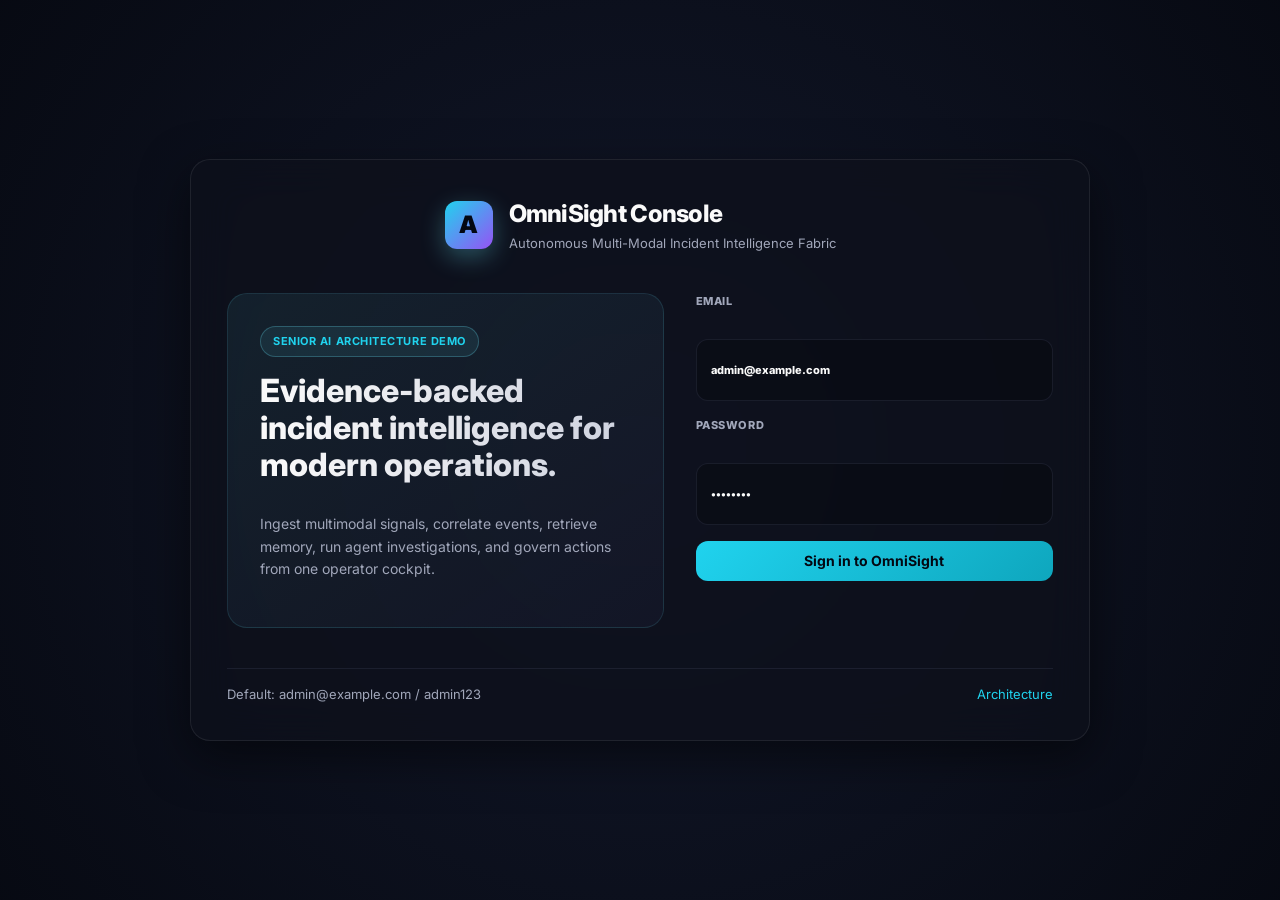
==== static/console.html @ 785908df "feat: add OmniSight console shell with login, navigation, and incident management views" ====
<!doctype html>
<html lang="en">
<head>
  <meta charset="utf-8" />
  <meta name="viewport" content="width=device-width, initial-scale=1" />
  <meta name="theme-color" content="#070b16" />
  <title>OmniSight Console — Autonomous Multi-Modal Incident Intelligence Fabric</title>
  <link rel="preconnect" href="https://fonts.googleapis.com">
  <link rel="preconnect" href="https://fonts.gstatic.com" crossorigin>
  <link href="https://fonts.googleapis.com/css2?family=Inter:wght@400;500;600;700;800;900&family=Outfit:wght@400;500;700;900&family=JetBrains+Mono:wght@400;700&display=swap" rel="stylesheet">
  <link rel="stylesheet" href="assets/app.css" />
</head>
<body>
  <div id="toastHost" class="toast-host"></div>
  <div id="modalHost"></div>
  <div id="spotlight" class="spotlight hidden">
    <div class="spotlight-card glass">
      <div class="spotlight-input"><span>⌕</span><input id="spotlightInput" placeholder="Command palette: search views, actions, incidents..." /></div>
      <div id="spotlightResults" class="spotlight-results"></div>
      <div class="spotlight-help">Press Enter to run · Esc to close · Ctrl/⌘ K to open</div>
    </div>
  </div>

  <!-- Settings Configuration Modal -->
  <div id="settingsModal" class="modal-backdrop hidden">
    <div class="modal">
      <div class="modal-head">
        <h3>System & UX Configuration</h3>
        <button class="icon-btn" id="closeSettingsBtn">×</button>
      </div>
      <div class="modal-body">
        <form class="form-grid single" onsubmit="event.preventDefault();">
          <label>Database & API Mode
            <select id="settingApiMode">
              <option value="auto">Auto (Detect Localhost or Fallback to Static Sandbox)</option>
              <option value="mock">Force Static Sandbox Mode (100% Client-Side Mock)</option>
              <option value="live">Force Live Backend Mode (FastAPI Endpoint Connection)</option>
            </select>
          </label>
          <label>UX Layout Density
            <select id="settingDensity">
              <option value="comfortable">Comfortable (Clean spacings)</option>
              <option value="compact">Compact (Dense data view)</option>
            </select>
          </label>
          <label>Micro-Animations & Visual Layer
            <select id="settingAnimations">
              <option value="on">Enabled (Fluid background particle flows)</option>
              <option value="off">Disabled (Raw performance mode)</option>
            </select>
          </label>
          <div class="divider"></div>
          <button class="btn primary wide" id="saveSettingsBtn">Apply Configurations</button>
        </form>
      </div>
    </div>
  </div>

  <div id="authScreen" class="auth-screen">
    <div class="auth-card glass">
      <div class="brand-lockup center">
        <div class="brand-mark">A</div>
        <div>
          <h1>OmniSight Console</h1>
          <p>Autonomous Multi-Modal Incident Intelligence Fabric</p>
        </div>
      </div>
      <div class="auth-hero">
        <div class="hero-chip">Senior AI Architecture Demo</div>
        <h2>Evidence-backed incident intelligence for modern operations.</h2>
        <p>Ingest multimodal signals, correlate events, retrieve memory, run agent investigations, and govern actions from one operator cockpit.</p>
      </div>
      <form id="loginForm" class="form-grid single">
        <label>Email<input id="loginEmail" autocomplete="username" value="admin@example.com" /></label>
        <label>Password<input id="loginPassword" type="password" autocomplete="current-password" value="admin123" /></label>
        <button class="btn primary wide" type="submit">Sign in to OmniSight</button>
      </form>
      <div class="auth-foot">
        <span>Default: admin@example.com / admin123</span>
        <a href="architecture.html" target="_blank">Architecture</a>
      </div>
    </div>
  </div>

  <div id="appShell" class="app-shell hidden">
    <aside class="sidebar">
      <div class="brand-lockup">
        <div class="brand-mark">A</div>
        <div>
          <h1>OmniSight</h1>
          <p>Incident Intelligence</p>
        </div>
      </div>

      <nav class="nav" id="nav">
        <button class="nav-item active" data-view="overview"><span>⌁</span> Overview</button>
        <button class="nav-item" data-view="incidents"><span>◆</span> Incidents</button>
        <button class="nav-item" data-view="events"><span>◎</span> Events</button>
        <button class="nav-item" data-view="documents"><span>▤</span> Documents & RAG</button>
        <button class="nav-item" data-view="agents"><span>✦</span> Agent Runtime</button>
        <button class="nav-item" data-view="graph"><span>⟐</span> Knowledge Graph</button>
        <button class="nav-item" data-view="observability"><span>◌</span> Observability</button>
        <button class="nav-item" data-view="security"><span>◈</span> Security & Audit</button>
      </nav>

      <div class="side-card">
        <div class="side-card-label">Core Loop</div>
        <div class="loop-list">
          <span>Detect</span><span>Normalize</span><span>Correlate</span><span>Retrieve</span><span>Reason</span><span>Guard</span><span>Alert</span>
        </div>
      </div>

      <div class="sidebar-footer">
        <div id="sidebarUser" class="user-pill"></div>
        <button id="logoutBtn" class="btn ghost wide"><span>⎋</span> Logout</button>
      </div>
    </aside>

    <main class="main">
      <!-- Sandbox/Demo Warning Banner -->
      <div id="sandboxBanner" class="toast success hidden" style="position:static; width:100%; border-left:0; border-bottom:4px solid var(--green); margin-bottom:20px; border-radius:14px; max-width:none; animation:none; display:flex; justify-content:space-between; align-items:center; padding:12px 20px;">
        <div style="display:flex; align-items:center; gap:10px;">
          <span>👁️</span>
          <div>
            <b style="color:var(--green); font-size:13px; display:inline;">Static Preview Sandbox</b>
            <span style="font-size:12px; color:var(--soft); margin-left:8px;">Running purely client-side without local FastAPI backend APIs.</span>
          </div>
        </div>
        <button class="btn small secondary" id="bannerSettingsBtn" style="height:26px; padding:0 8px; font-size:11px;">Configure</button>
      </div>

      <header class="topbar glass">
        <div>
          <div class="eyebrow">OmniSight v1.0 / Production-style MVP</div>
          <h2 id="pageTitle">Overview</h2>
        </div>
        <div class="top-actions">
          <div class="global-search">
            <span>⌕</span><input id="globalSearch" placeholder="Search incidents, events, documents..." />
          </div>
          <button id="commandBtn" class="btn ghost" title="Ctrl/⌘ + K">⌘K</button>
          <button id="liveBtn" class="btn secondary" title="Toggle live refresh">Live Off</button>
          <button id="themeBtn" class="btn ghost" title="Toggle theme">Theme</button>
          <button id="settingsBtn" class="btn ghost" title="Settings Manager">⚙ Configuration</button>
          <button id="seedDemoBtn" class="btn accent">Seed Demo</button>
          <button id="refreshBtn" class="btn secondary">Refresh</button>
          <button id="exportBtn" class="btn ghost">Export</button>
          <a class="btn ghost" href="/api-docs" target="_blank">API Docs</a>
        </div>
      </header>

      <!-- Overview View -->
      <section class="view active" id="view-overview">
        <div class="kpi-grid" id="kpiGrid"></div>
        <div class="content-grid two-one">
          <section class="panel">
            <div class="panel-head"><div><h3>Active Incident Command Center</h3><p>Prioritized operational incidents with evidence-backed AI summaries.</p></div><button class="btn small secondary" data-jump="incidents">Open Incidents</button></div>
            <div id="overviewIncidents" class="stack"></div>
          </section>
          <section class="panel">
            <div class="panel-head"><div><h3>Live Alerts</h3><p>High priority notifications and operator acknowledgements.</p></div></div>
            <div id="overviewAlerts" class="stack"></div>
          </section>
        </div>
        <div class="content-grid two">
          <section class="panel">
            <div class="panel-head"><div><h3>Architecture Health</h3><p>Service domains mapped to your OmniSight architecture.</p></div></div>
            <div class="health-map" id="healthMap"></div>
          </section>
          <section class="panel">
            <div class="panel-head"><div><h3>Recent Event Timeline</h3><p>Latest normalized multimodal events.</p></div></div>
            <div id="overviewTimeline" class="timeline"></div>
          </section>
        </div>
      </section>

      <!-- Incident Queue View -->
      <section class="view" id="view-incidents">
        <div class="toolbar panel compact">
          <div class="filter-group">
            <label>Status<select id="incidentStatusFilter"><option value="">All</option><option value="open">Open</option><option value="acknowledged">Acknowledged</option><option value="resolved">Resolved</option><option value="closed">Closed</option></select></label>
            <label>Severity<select id="incidentSeverityFilter"><option value="">All</option><option value="high">High</option><option value="medium">Medium</option><option value="low">Low</option></select></label>
          </div>
          <div class="toolbar-actions"><button class="btn secondary" id="clearIncidentFilters">Clear</button></div>
        </div>
        <div class="content-grid master-detail">
          <section class="panel">
            <div class="panel-head">
              <div>
                <h3>Incident Queue</h3>
                <p>Risk-ranked, deduplicated incident stream.</p>
              </div>
            </div>
            <div id="incidentList" class="stack"></div>
          </section>
          <section class="panel sticky-detail">
            <div id="incidentDetail" class="empty-state">Select an incident to inspect evidence, agent runs, and actions.</div>
          </section>
        </div>
      </section>

      <!-- Events View -->
      <section class="view" id="view-events">
        <div class="content-grid two-one">
          <section class="panel">
            <div class="panel-head"><div><h3>Emit Multimodal Events</h3><p>Generate demo signals through professional API boundaries.</p></div></div>
            <div class="emit-grid">
              <button class="emit-card" id="emitVision"><b>Vision</b><span>Forklift in restricted zone</span></button>
              <button class="emit-card" id="emitTemp"><b>Sensor</b><span>Machine A overheating</span></button>
              <button class="emit-card" id="emitAudio"><b>Audio</b><span>Machine noise increasing</span></button>
            </div>
            <div class="divider"></div>
            <h4>Custom Event</h4>
            <form id="customEventForm" class="form-grid two">
              <label>Source ID<input name="source_id" value="webhook_demo" /></label>
              <label>Source Type<input name="source_type" value="webhook" /></label>
              <label>Event Type<input name="event_type" value="manual_observation" /></label>
              <label>Severity<select name="severity"><option>low</option><option>medium</option><option>high</option></select></label>
              <label class="span-2">Payload JSON<textarea name="payload">{"note":"operator observed unusual activity"}</textarea></label>
              <button class="btn primary span-2" type="submit">Publish Canonical OmniSight Event</button>
            </form>
          </section>
          <section class="panel">
            <div class="panel-head"><div><h3>Event Bus Topics</h3><p>Redpanda-ready streaming contracts.</p></div></div>
            <div id="topicList" class="topic-list"></div>
          </section>
        </div>
        <section class="panel">
          <div class="panel-head"><div><h3>Event Explorer</h3><p>Filter and inspect normalized operational events.</p></div><div class="filter-inline"><input id="eventFilter" placeholder="Filter by type/source/payload" /></div></div>
          <div class="table-wrap"><table><thead><tr><th>Type</th><th>Severity</th><th>Source</th><th>Location</th><th>Timestamp</th><th>Payload</th></tr></thead><tbody id="eventTable"></tbody></table></div>
        </section>
      </section>

      <!-- Documents View -->
      <section class="view" id="view-documents">
        <div class="content-grid two">
          <section class="panel">
            <div class="panel-head"><div><h3>Document Intelligence</h3><p>Upload manuals/SOPs into semantic memory.</p></div></div>
            <form id="docUploadForm" class="form-grid two">
              <label>File Name<input id="docName" value="machine_a_manual.txt" /></label>
              <label>Asset ID<input id="docAsset" value="machine_a" /></label>
              <label class="span-2">Document Text<textarea id="docText">Machine A Safety Manual. If operating temperature exceeds 85°C, inspect coolant flow, ventilation, and machine load. Forklift activity in restricted zones near Machine A requires supervisor review and a maintenance ticket.</textarea></label>
              <button class="btn primary span-2" type="submit">Upload & Index Document</button>
            </form>
          </section>
          <section class="panel">
            <div class="panel-head"><div><h3>RAG Search</h3><p>Query semantic memory and cite retrieved chunks.</p></div></div>
            <form id="ragForm" class="form-grid single">
              <label>Question / Query<input id="ragQuery" value="overheating machine A forklift restricted zone" /></label>
              <button class="btn accent" type="submit">Search Semantic Memory</button>
            </form>
            <div id="ragResults" class="stack results"></div>
          </section>
        </div>
        <section class="panel"><div class="panel-head"><div><h3>Indexed Documents</h3><p>Operational manuals and evidence corpus.</p></div></div><div id="documentList" class="card-grid"></div></section>
      </section>

      <!-- Agents & Simulation View -->
      <section class="view" id="view-agents">
        <div class="content-grid two-one">
          <section class="panel">
            <div class="panel-head">
              <div>
                <h3>Agent Investigation Runtime</h3>
                <p>Auditable decision loop sequence with live pipeline tracing.</p>
              </div>
            </div>
            
            <!-- Agent Pipeline Map Visualizer -->
            <div class="agent-pipeline" id="agentPipeline">
              <div class="agent-node" data-node="observer">
                <b>Observer</b>
                <span>Perceive Signals</span>
              </div>
              <div class="agent-node" data-node="retriever">
                <b>Retriever</b>
                <span>Load SOP & DB</span>
              </div>
              <div class="agent-node" data-node="investigator">
                <b>Investigator</b>
                <span>Formulate Hypotheses</span>
              </div>
              <div class="agent-node" data-node="planner">
                <b>Planner</b>
                <span>Risk & Actions</span>
              </div>
              <div class="agent-node" data-node="guard">
                <b>Guard</b>
                <span>Safety & Policy</span>
              </div>
              <div class="agent-node" data-node="executor">
                <b>Executor</b>
                <span>Trigger Mitigation</span>
              </div>
            </div>
            
            <h4>Pipeline Logs & Traces</h4>
            <div class="agent-terminal" id="agentTerminal">
              <div class="log-ln info">[SYSTEM] OmniSight Agent Orchestrator initialized.</div>
              <div class="log-ln info">[SYSTEM] Ready for event investigation logs...</div>
            </div>
          </section>
          
          <section class="panel">
            <div class="panel-head">
              <div>
                <h3>Run Agent</h3>
                <p>Select any active incident and trigger investigation.</p>
              </div>
            </div>
            <div id="agentIncidentPicker" class="stack"></div>
          </section>
        </div>
        
        <section class="panel">
          <div class="panel-head">
            <div>
              <h3>Agent Run Logs</h3>
              <p>Full structured trace outputs of previous agent executions.</p>
            </div>
          </div>
          <div id="agentTraceViewer" class="empty-state">Select “View Agent Runs” from an incident detail page to display trace steps.</div>
        </section>
      </section>

      <!-- Graph View -->
      <section class="view" id="view-graph">
        <section class="panel">
          <div class="panel-head">
            <div>
              <h3>Knowledge Graph</h3>
              <p>Interactive graph showing relationships between incidents, events, documents, and locations. Hover over nodes to highlight connections.</p>
            </div>
            <button id="reloadGraphBtn" class="btn secondary">Reload Graph</button>
          </div>
          <div id="graphCanvas" class="graph-canvas"></div>
        </section>
        <div class="content-grid two">
          <section class="panel"><h3>Graph Nodes</h3><div id="graphNodes" class="stack small-stack"></div></section>
          <section class="panel"><h3>Graph Edges</h3><div id="graphEdges" class="stack small-stack"></div></section>
        </div>
      </section>

      <!-- Observability View -->
      <section class="view" id="view-observability">
        <div class="kpi-grid" id="observabilityKpis"></div>
        <div class="content-grid two">
          <section class="panel"><div class="panel-head"><div><h3>Platform Metrics</h3><p>Prometheus-compatible runtime indicators.</p></div><a class="btn secondary small" href="/metrics" target="_blank">Raw Metrics</a></div><div id="metricBars" class="metric-bars"></div></section>
          <section class="panel"><div class="panel-head"><div><h3>Deployment Links</h3><p>Local observability stack.</p></div></div><div class="link-grid"><a href="http://localhost:9090" target="_blank">Prometheus</a><a href="http://localhost:3000" target="_blank">Grafana</a><a href="/health" target="_blank">Health</a><a href="architecture.html" target="_blank">Architecture</a></div></section>
        </div>
      </section>

      <!-- Security & Audit View -->
      <section class="view" id="view-security">
        <div class="content-grid two">
          <section class="panel"><div class="panel-head"><div><h3>RBAC Matrix</h3><p>Enterprise-style role controls.</p></div></div><div id="rbacMatrix"></div></section>
          <section class="panel"><div class="panel-head"><div><h3>Users</h3><p>Admin-only identity view.</p></div></div><div id="userList" class="stack"></div></section>
        </div>
        <section class="panel"><div class="panel-head"><div><h3>Audit Logs</h3><p>All critical actions, agent decisions, and operator changes.</p></div></div><div id="auditLogList" class="timeline"></div></section>
      </section>
    </main>
  </div>

  <script src="assets/app.js"></script>
</body>
</html>
---- static/assets/app.css ----
/* OmniSight Command Center Stylesheet
   Premium, enterprise-grade dark/light mode system dashboard. */

:root {
  --bg-hue: 226;
  --bg-sat: 45%;
  --bg: hsl(var(--bg-hue), var(--bg-sat), 5%);
  --bg-card: hsl(var(--bg-hue), 35%, 8%);
  --panel: hsl(var(--bg-hue), 30%, 10%);
  --panel-light: hsl(var(--bg-hue), 25%, 13%);
  --glass: hsla(var(--bg-hue), 30%, 8%, 0.75);
  --line: hsla(var(--bg-hue), 20%, 25%, 0.4);
  --line-glowing: hsla(188, 86%, 53%, 0.35);
  --text: hsl(0, 0%, 98%);
  --muted: hsl(var(--bg-hue), 15%, 68%);
  --soft: hsl(var(--bg-hue), 20%, 84%);
  
  /* Semantic Colors */
  --cyan: hsl(188, 86%, 53%);
  --cyan-glow: hsla(188, 86%, 53%, 0.15);
  --blue: hsl(207, 95%, 55%);
  --blue-glow: hsla(207, 95%, 55%, 0.15);
  --violet: hsl(265, 88%, 64%);
  --violet-glow: hsla(265, 88%, 64%, 0.15);
  --green: hsl(142, 70%, 48%);
  --green-glow: hsla(142, 70%, 48%, 0.15);
  --yellow: hsl(45, 93%, 50%);
  --yellow-glow: hsla(45, 93%, 50%, 0.15);
  --red: hsl(350, 89%, 60%);
  --red-glow: hsla(350, 89%, 60%, 0.15);
  --orange: hsl(24, 95%, 55%);
  
  --shadow: 0 16px 48px rgba(0, 0, 0, 0.5);
  --radius: 20px;
  --radius-sm: 12px;
}

* {
  box-sizing: border-box;
  transition: background-color 0.2s, border-color 0.2s, color 0.1s;
}

html {
  scroll-behavior: smooth;
}

body {
  margin: 0;
  min-height: 100vh;
  background: 
    radial-gradient(circle at 10% 0%, hsla(207, 95%, 55%, 0.08) 0, transparent 40%),
    radial-gradient(circle at 90% 10%, hsla(265, 88%, 64%, 0.06) 0, transparent 35%),
    var(--bg);
  color: var(--text);
  font-family: 'Inter', 'Outfit', system-ui, -apple-system, sans-serif;
  line-height: 1.5;
  overflow-x: hidden;
}

/* Scrollbar styling */
::-webkit-scrollbar {
  width: 8px;
  height: 8px;
}
::-webkit-scrollbar-track {
  background: var(--bg);
}
::-webkit-scrollbar-thumb {
  background: var(--line);
  border-radius: 4px;
}
::-webkit-scrollbar-thumb:hover {
  background: var(--muted);
}

button, input, textarea, select {
  font: inherit;
}

a {
  color: inherit;
  text-decoration: none;
}

.hidden {
  display: none !important;
}

.glass {
  background: var(--glass);
  backdrop-filter: blur(20px);
  -webkit-backdrop-filter: blur(20px);
  border: 1px solid rgba(255, 255, 255, 0.08);
  box-shadow: var(--shadow);
}

/* Authentication Screen */
.auth-screen {
  position: fixed;
  inset: 0;
  display: grid;
  place-items: center;
  padding: 24px;
  background: radial-gradient(circle at center, hsl(var(--bg-hue), 40%, 12%) 0%, var(--bg) 100%);
  z-index: 1000;
}

.auth-card {
  width: min(900px, 100%);
  display: grid;
  grid-template-columns: 1.1fr 0.9fr;
  gap: 32px;
  border-radius: var(--radius);
  padding: 36px;
  animation: modalIn 0.35s cubic-bezier(0.2, 0.8, 0.2, 1);
}

.brand-lockup {
  display: flex;
  align-items: center;
  gap: 16px;
}

.brand-lockup.center {
  grid-column: 1/-1;
  justify-content: center;
  margin-bottom: 8px;
}

.brand-mark {
  width: 48px;
  height: 48px;
  border-radius: var(--radius-sm);
  display: grid;
  place-items: center;
  background: linear-gradient(135deg, var(--cyan), var(--violet));
  color: #030712;
  font-weight: 900;
  font-size: 24px;
  box-shadow: 0 8px 24px rgba(103, 232, 249, 0.3);
}

.brand-lockup h1 {
  margin: 0;
  font-size: 24px;
  font-weight: 800;
  letter-spacing: -0.03em;
}

.brand-lockup p {
  margin: 2px 0 0;
  color: var(--muted);
  font-size: 13px;
}

.auth-hero {
  padding: 32px;
  border-radius: var(--radius);
  background: linear-gradient(145deg, rgba(103, 232, 249, 0.08), rgba(167, 139, 250, 0.04));
  border: 1px solid rgba(103, 232, 249, 0.12);
  display: flex;
  flex-direction: column;
  justify-content: center;
}

.auth-hero h2 {
  font-size: 32px;
  font-weight: 800;
  line-height: 1.15;
  margin: 16px 0;
  background: linear-gradient(to right, var(--text), var(--soft));
  -webkit-background-clip: text;
  background-clip: text;
  -webkit-text-fill-color: transparent;
}

.auth-hero p {
  color: var(--muted);
  font-size: 14px;
  line-height: 1.6;
}

.hero-chip {
  align-self: start;
  border: 1px solid rgba(103, 232, 249, 0.25);
  background: rgba(103, 232, 249, 0.08);
  border-radius: 99px;
  padding: 6px 12px;
  color: var(--cyan);
  font-weight: 700;
  font-size: 11px;
  text-transform: uppercase;
  letter-spacing: 0.05em;
}

.auth-foot {
  grid-column: 1/-1;
  display: flex;
  justify-content: space-between;
  color: var(--muted);
  font-size: 13px;
  border-top: 1px solid var(--line);
  padding-top: 16px;
  margin-top: 8px;
}

.auth-foot a {
  color: var(--cyan);
}
.auth-foot a:hover {
  text-decoration: underline;
}

/* App Shell Structure */
.app-shell {
  display: grid;
  grid-template-columns: 280px 1fr;
  min-height: 100vh;
}

.sidebar {
  position: sticky;
  top: 0;
  height: 100vh;
  padding: 24px;
  display: flex;
  flex-direction: column;
  gap: 24px;
  background: linear-gradient(180deg, hsl(var(--bg-hue), 40%, 4%), hsl(var(--bg-hue), 35%, 6%));
  border-right: 1px solid var(--line);
  z-index: 10;
}

.nav {
  display: grid;
  gap: 6px;
}

.nav-item {
  border: 0;
  background: transparent;
  color: var(--muted);
  padding: 12px 16px;
  border-radius: var(--radius-sm);
  text-align: left;
  display: flex;
  gap: 12px;
  align-items: center;
  cursor: pointer;
  font-weight: 600;
  transition: all 0.2s cubic-bezier(0.4, 0, 0.2, 1);
}

.nav-item span {
  width: 20px;
  color: var(--muted);
  font-size: 16px;
}

.nav-item:hover {
  background: rgba(255, 255, 255, 0.03);
  color: var(--text);
}

.nav-item.active {
  background: rgba(103, 232, 249, 0.08);
  color: var(--cyan);
  border-left: 3px solid var(--cyan);
  padding-left: 13px;
}

.nav-item.active span {
  color: var(--cyan);
}

.side-card {
  border: 1px solid var(--line);
  background: rgba(255, 255, 255, 0.02);
  border-radius: 16px;
  padding: 16px;
}

.side-card-label {
  font-size: 11px;
  font-weight: 800;
  text-transform: uppercase;
  letter-spacing: 0.05em;
  color: var(--muted);
  margin-bottom: 12px;
}

.loop-list {
  display: flex;
  flex-wrap: wrap;
  gap: 6px;
}

.loop-list span {
  font-size: 10px;
  font-weight: 700;
  border: 1px solid rgba(103, 232, 249, 0.15);
  background: rgba(103, 232, 249, 0.04);
  color: var(--cyan);
  padding: 4px 8px;
  border-radius: 99px;
  text-transform: uppercase;
}

.sidebar-footer {
  margin-top: auto;
}

.user-pill {
  border: 1px solid var(--line);
  background: rgba(0, 0, 0, 0.2);
  border-radius: var(--radius-sm);
  padding: 12px;
  margin-bottom: 12px;
  font-size: 12px;
  color: var(--soft);
}
.user-pill b {
  color: var(--text);
  font-size: 13px;
}

/* Main Panel Dashboard */
.main {
  padding: 32px;
  min-width: 0;
}

.topbar {
  position: sticky;
  top: 16px;
  z-index: 100;
  border-radius: var(--radius);
  padding: 16px 24px;
  margin-bottom: 32px;
  display: flex;
  justify-content: space-between;
  gap: 24px;
  align-items: center;
}

.topbar h2 {
  margin: 2px 0 0;
  font-size: 26px;
  font-weight: 800;
  letter-spacing: -0.04em;
}

.top-actions {
  display: flex;
  gap: 12px;
  align-items: center;
  flex-wrap: wrap;
}

.global-search {
  height: 40px;
  width: min(320px, 30vw);
  display: flex;
  align-items: center;
  gap: 10px;
  border: 1px solid var(--line);
  background: rgba(0, 0, 0, 0.2);
  border-radius: var(--radius-sm);
  padding: 0 14px;
  color: var(--muted);
}

.global-search input {
  border: 0;
  background: transparent;
  color: var(--text);
  outline: 0;
  width: 100%;
  font-size: 14px;
}

/* Buttons */
.btn {
  height: 40px;
  border: 1px solid var(--line);
  background: var(--bg-card);
  color: var(--text);
  border-radius: var(--radius-sm);
  padding: 0 16px;
  font-weight: 600;
  font-size: 14px;
  cursor: pointer;
  display: inline-flex;
  align-items: center;
  justify-content: center;
  gap: 8px;
  transition: all 0.2s cubic-bezier(0.4, 0, 0.2, 1);
}

.btn:hover {
  transform: translateY(-1px);
  border-color: var(--cyan);
  box-shadow: 0 4px 12px var(--cyan-glow);
}

.btn:active {
  transform: translateY(1px);
}

.btn.primary {
  background: linear-gradient(135deg, var(--cyan), hsl(188, 86%, 40%));
  color: #030712;
  border: 0;
  font-weight: 700;
}
.btn.primary:hover {
  box-shadow: 0 4px 18px rgba(103, 232, 249, 0.45);
}

.btn.accent {
  background: linear-gradient(135deg, var(--violet), hsl(265, 88%, 50%));
  color: var(--text);
  border: 0;
  font-weight: 700;
}
.btn.accent:hover {
  box-shadow: 0 4px 18px rgba(167, 139, 250, 0.45);
}

.btn.secondary {
  background: rgba(255, 255, 255, 0.03);
}

.btn.ghost {
  background: transparent;
  border-color: transparent;
}
.btn.ghost:hover {
  background: rgba(255, 255, 255, 0.05);
}

.btn.small {
  height: 32px;
  padding: 0 12px;
  font-size: 12px;
  border-radius: 8px;
}

.btn.wide {
  width: 100%;
}

/* Views & Dynamic Transitions */
.view {
  display: none;
  animation: viewFade 0.3s cubic-bezier(0.2, 0.8, 0.2, 1);
}

.view.active {
  display: block;
}

@keyframes viewFade {
  from {
    opacity: 0;
    transform: translateY(8px);
  }
  to {
    opacity: 1;
    transform: none;
  }
}

/* Panels */
.panel {
  background: linear-gradient(180deg, hsl(var(--bg-hue), 30%, 9%), hsl(var(--bg-hue), 25%, 7%));
  border: 1px solid var(--line);
  border-radius: var(--radius);
  box-shadow: var(--shadow);
  padding: 24px;
  margin-bottom: 24px;
}

.panel.compact {
  padding: 16px;
}

.panel-head {
  display: flex;
  justify-content: space-between;
  align-items: flex-start;
  gap: 16px;
  margin-bottom: 20px;
}

.panel h3 {
  margin: 0;
  font-size: 20px;
  font-weight: 800;
  letter-spacing: -0.02em;
}

.panel h4 {
  margin: 16px 0 8px;
  font-weight: 700;
  font-size: 15px;
}

.panel p {
  margin: 4px 0 0;
  color: var(--muted);
  font-size: 13px;
}

/* Grids */
.content-grid {
  display: grid;
  gap: 24px;
}

.content-grid.two {
  grid-template-columns: 1fr 1fr;
}

.content-grid.two-one {
  grid-template-columns: 1.4fr 0.8fr;
}

.content-grid.master-detail {
  grid-template-columns: minmax(360px, 0.85fr) 1.25fr;
}

.sticky-detail {
  position: sticky;
  top: 112px;
  align-self: start;
}

/* KPI Visualization Grid */
.kpi-grid {
  display: grid;
  grid-template-columns: repeat(5, 1fr);
  gap: 16px;
  margin-bottom: 24px;
}

.kpi {
  padding: 20px;
  border: 1px solid var(--line);
  border-radius: var(--radius);
  background: linear-gradient(145deg, hsl(var(--bg-hue), 30%, 8%), hsl(var(--bg-hue), 20%, 6%));
  position: relative;
  overflow: hidden;
}

.kpi::after {
  content: "";
  position: absolute;
  right: -24px;
  top: -24px;
  width: 80px;
  height: 80px;
  border-radius: 50%;
  background: var(--glow, var(--cyan-glow));
  filter: blur(20px);
}

.kpi-label {
  color: var(--muted);
  font-size: 11px;
  font-weight: 800;
  text-transform: uppercase;
  letter-spacing: 0.08em;
}

.kpi-value {
  font-size: 36px;
  font-weight: 900;
  margin-top: 10px;
  letter-spacing: -0.05em;
  background: linear-gradient(135deg, var(--text), var(--soft));
  -webkit-background-clip: text;
  background-clip: text;
  -webkit-text-fill-color: transparent;
}

.kpi-sub {
  color: var(--muted);
  font-size: 12px;
  margin-top: 6px;
}

/* Dynamic Cards / Item Stack */
.stack {
  display: grid;
  gap: 12px;
}

.small-stack {
  max-height: 400px;
  overflow-y: auto;
}

.card-grid {
  display: grid;
  grid-template-columns: repeat(auto-fill, minmax(260px, 1fr));
  gap: 16px;
}

.item-card {
  border: 1px solid var(--line);
  background: rgba(255, 255, 255, 0.015);
  border-radius: var(--radius-sm);
  padding: 16px;
  transition: all 0.28s cubic-bezier(0.2, 0.8, 0.2, 1);
}

.item-card:hover {
  border-color: rgba(255, 255, 255, 0.15);
  transform: translateY(-2px);
  box-shadow: 0 8px 24px rgba(0, 0, 0, 0.3);
}

.item-card.active-card {
  border-color: var(--cyan);
  background: rgba(103, 232, 249, 0.02);
}

.item-card h4 {
  margin: 10px 0 6px;
  font-size: 15px;
  font-weight: 700;
}

.item-card p {
  font-size: 13px;
  color: var(--muted);
  margin: 4px 0;
}

/* Incident Specific Cards */
.incident-card {
  cursor: pointer;
}
.incident-card.active-card::before {
  content: "";
  position: absolute;
  left: 0;
  top: 15px;
  bottom: 15px;
  width: 4px;
  background: var(--cyan);
  border-radius: 0 4px 4px 0;
}

/* Badge System */
.badge {
  display: inline-flex;
  align-items: center;
  border-radius: 99px;
  padding: 4px 10px;
  font-size: 10px;
  font-weight: 800;
  border: 1px solid var(--line);
  background: rgba(255, 255, 255, 0.04);
  color: var(--soft);
  text-transform: uppercase;
  letter-spacing: 0.05em;
}

.badge.high, .badge.critical {
  background: var(--red-glow);
  border-color: rgba(251, 113, 133, 0.3);
  color: #fca5a5;
}

.badge.medium {
  background: var(--yellow-glow);
  border-color: rgba(251, 191, 36, 0.3);
  color: #fde047;
}

.badge.low {
  background: var(--green-glow);
  border-color: rgba(52, 211, 153, 0.25);
  color: #86efac;
}

.badge.open {
  background: var(--green-glow);
  border-color: rgba(52, 211, 153, 0.25);
  color: #86efac;
}

.badge.acknowledged {
  background: var(--cyan-glow);
  border-color: rgba(103, 232, 249, 0.25);
  color: var(--cyan);
}

.badge.resolved, .badge.closed {
  background: rgba(255, 255, 255, 0.06);
  border-color: var(--line);
  color: var(--muted);
}

.badge.audit {
  background: var(--violet-glow);
  border-color: rgba(167, 139, 250, 0.25);
  color: var(--violet);
}

.muted {
  color: var(--muted) !important;
}

.mono {
  font-family: ui-monospace, SFMono-Regular, Consolas, monospace;
}

/* Empty States */
.empty-state {
  min-height: 240px;
  display: grid;
  place-items: center;
  text-align: center;
  color: var(--muted);
  border: 2px dashed var(--line);
  border-radius: var(--radius);
  padding: 32px;
  background: rgba(0, 0, 0, 0.15);
}

/* Timeline Components */
.timeline {
  position: relative;
  display: grid;
  gap: 16px;
  padding-left: 20px;
}
.timeline::before {
  content: "";
  position: absolute;
  left: 6px;
  top: 8px;
  bottom: 8px;
  width: 2px;
  background: var(--line);
}

.timeline-item {
  position: relative;
  display: grid;
  grid-template-columns: 1fr;
  gap: 12px;
}

.timeline-dot {
  position: absolute;
  left: -20px;
  top: 14px;
  width: 10px;
  height: 10px;
  border-radius: 50%;
  background: var(--blue);
  box-shadow: 0 0 0 4px var(--blue-glow);
  z-index: 2;
}

.timeline-body {
  border: 1px solid var(--line);
  background: var(--bg-card);
  border-radius: var(--radius-sm);
  padding: 16px;
  box-shadow: 0 4px 12px rgba(0,0,0,0.15);
}

.timeline-body b {
  display: block;
  margin-bottom: 6px;
  font-size: 14px;
  font-weight: 700;
}

.timeline-body span {
  color: var(--muted);
  font-size: 12px;
}

/* Architecture Health Map */
.health-map {
  display: grid;
  grid-template-columns: repeat(auto-fill, minmax(180px, 1fr));
  gap: 12px;
}

.health-card {
  border: 1px solid var(--line);
  background: rgba(0, 0, 0, 0.2);
  border-radius: var(--radius-sm);
  padding: 14px;
  display: flex;
  flex-direction: column;
  position: relative;
}

.health-card::before {
  content: "";
  display: inline-block;
  width: 8px;
  height: 8px;
  border-radius: 50%;
  background: var(--green);
  box-shadow: 0 0 10px var(--green);
  position: absolute;
  top: 14px;
  right: 14px;
}

.health-card b {
  font-size: 14px;
  font-weight: 700;
  margin-bottom: 4px;
}

/* Forms & Filters UI */
.toolbar {
  display: flex;
  justify-content: space-between;
  gap: 16px;
}

.filter-group, .toolbar-actions, .filter-inline {
  display: flex;
  gap: 12px;
  align-items: flex-end;
  flex-wrap: wrap;
}

label {
  display: grid;
  gap: 6px;
  color: var(--muted);
  font-size: 11px;
  font-weight: 800;
  text-transform: uppercase;
  letter-spacing: 0.05em;
}

input, textarea, select {
  border: 1px solid var(--line);
  background: rgba(0, 0, 0, 0.25);
  color: var(--text);
  border-radius: var(--radius-sm);
  padding: 10px 14px;
  outline: 0;
  transition: border-color 0.2s, box-shadow 0.2s;
}

textarea {
  min-height: 100px;
  resize: vertical;
}

input:focus, textarea:focus, select:focus {
  border-color: var(--cyan);
  box-shadow: 0 0 0 3px var(--cyan-glow);
}

.form-grid {
  display: grid;
  gap: 16px;
}

.form-grid.two {
  grid-template-columns: 1fr 1fr;
}

.form-grid.single {
  grid-template-columns: 1fr;
}

.span-2 {
  grid-column: 1/-1;
}

.divider {
  height: 1px;
  background: var(--line);
  margin: 20px 0;
}

/* Multimodal Emitter Grid */
.emit-grid {
  display: grid;
  grid-template-columns: repeat(3, 1fr);
  gap: 12px;
}

.emit-card {
  border: 1px solid var(--line);
  background: linear-gradient(145deg, hsl(var(--bg-hue), 30%, 8%), hsl(var(--bg-hue), 25%, 5%));
  border-radius: var(--radius-sm);
  padding: 20px;
  text-align: left;
  color: var(--text);
  cursor: pointer;
  position: relative;
  overflow: hidden;
}

.emit-card b {
  display: block;
  font-size: 16px;
  font-weight: 800;
  margin-bottom: 4px;
  color: var(--cyan);
}

.emit-card span {
  color: var(--muted);
  font-size: 12px;
  line-height: 1.4;
  display: block;
}

.emit-card:hover {
  border-color: var(--cyan);
  transform: translateY(-2px);
  box-shadow: 0 6px 18px var(--cyan-glow);
}

.topic-list {
  display: flex;
  flex-wrap: wrap;
  gap: 8px;
}

.topic {
  font-family: ui-monospace, Consolas, monospace;
  background: var(--cyan-glow);
  border: 1px solid rgba(103, 232, 249, 0.2);
  color: var(--cyan);
  border-radius: 99px;
  padding: 6px 12px;
  font-size: 12px;
  font-weight: 600;
}

/* Tables */
.table-wrap {
  overflow-x: auto;
  border: 1px solid var(--line);
  border-radius: var(--radius);
  box-shadow: var(--shadow);
}

table {
  width: 100%;
  border-collapse: collapse;
  min-width: 900px;
  background: var(--bg-card);
}

th, td {
  text-align: left;
  padding: 16px;
  border-bottom: 1px solid var(--line);
  vertical-align: top;
}

th {
  font-size: 11px;
  font-weight: 800;
  text-transform: uppercase;
  letter-spacing: 0.08em;
  color: var(--muted);
  background: hsl(var(--bg-hue), 35%, 6%);
}

td {
  font-size: 13px;
  color: var(--soft);
}

tr:hover td {
  background: rgba(255, 255, 255, 0.015);
}

pre, .code {
  white-space: pre-wrap;
  word-break: break-all;
  background: #020617 !important;
  border: 1px solid var(--line);
  border-radius: var(--radius-sm);
  padding: 14px;
  color: #93c5fd;
  font-size: 12px;
  max-height: 400px;
  overflow: auto;
}

.results .item-card {
  border-color: rgba(103, 232, 249, 0.18);
}

/* Interactive Tabs for War Room Workspace */
.detail-tabs {
  display: flex;
  border-bottom: 1px solid var(--line);
  margin-bottom: 20px;
  gap: 8px;
}

.tab-btn {
  background: transparent;
  border: 0;
  border-bottom: 2px solid transparent;
  color: var(--muted);
  padding: 10px 16px;
  cursor: pointer;
  font-weight: 700;
  font-size: 13px;
  text-transform: uppercase;
  letter-spacing: 0.04em;
  transition: all 0.2s ease;
}

.tab-btn:hover {
  color: var(--text);
}

.tab-btn.active {
  color: var(--cyan);
  border-bottom-color: var(--cyan);
}

.tab-content {
  display: none;
  animation: tabFadeIn 0.24s cubic-bezier(0.2, 0.8, 0.2, 1);
}

.tab-content.active {
  display: block;
}

@keyframes tabFadeIn {
  from {
    opacity: 0;
    transform: translateY(4px);
  }
  to {
    opacity: 1;
    transform: none;
  }
}

/* Mitigation Playbook Interactive Checklist */
.playbook-list {
  display: grid;
  gap: 10px;
  margin-top: 14px;
}

.playbook-item {
  display: flex;
  align-items: center;
  gap: 12px;
  background: rgba(255, 255, 255, 0.02);
  border: 1px solid var(--line);
  border-radius: var(--radius-sm);
  padding: 12px 16px;
  cursor: pointer;
}

.playbook-item input[type="checkbox"] {
  width: 18px;
  height: 18px;
  accent-color: var(--cyan);
  cursor: pointer;
}

.playbook-item span {
  font-weight: 600;
  font-size: 13px;
}

.playbook-item.checked {
  border-color: var(--green-glow);
  background: rgba(52, 211, 153, 0.02);
  text-decoration: line-through;
  color: var(--muted);
}

/* Threat Assessment Gauge */
.threat-scale {
  display: flex;
  gap: 4px;
  height: 8px;
  border-radius: 99px;
  overflow: hidden;
  margin-top: 8px;
}
.threat-bar {
  flex: 1;
  background: var(--line);
}
.threat-bar.filled-low { background: var(--green); }
.threat-bar.filled-med { background: var(--yellow); }
.threat-bar.filled-high { background: var(--red); }

/* Interactive Agent Pipeline Map */
.agent-pipeline {
  display: grid;
  grid-template-columns: repeat(6, 1fr);
  gap: 12px;
  margin: 16px 0 24px;
  position: relative;
}

.agent-node {
  border: 1px solid rgba(255, 255, 255, 0.08);
  background: rgba(0, 0, 0, 0.2);
  border-radius: var(--radius-sm);
  padding: 16px 12px;
  text-align: center;
  position: relative;
  transition: all 0.3s ease;
  z-index: 2;
  overflow: hidden;
}

.agent-node b {
  display: block;
  font-size: 13px;
  font-weight: 800;
  color: var(--soft);
}

.agent-node span {
  display: block;
  color: var(--muted);
  font-size: 11px;
  margin-top: 4px;
  line-height: 1.3;
}

.agent-node::after {
  content: "";
  position: absolute;
  inset: 0;
  border-radius: inherit;
  border: 1px solid transparent;
  pointer-events: none;
}

/* Pipeline States */
.agent-node.completed {
  border-color: rgba(52, 211, 153, 0.35);
  background: rgba(52, 211, 153, 0.04);
}
.agent-node.completed b {
  color: var(--green);
}

.agent-node.active {
  border-color: rgba(103, 232, 249, 0.55);
  background: rgba(103, 232, 249, 0.08);
  box-shadow: 0 0 16px rgba(103, 232, 249, 0.25);
  transform: translateY(-2px);
}
.agent-node.active b {
  color: var(--cyan);
}
.agent-node.active::after {
  border-color: var(--cyan);
  animation: nodePulse 1.6s infinite;
}

@keyframes nodePulse {
  0% { transform: scale(1); opacity: 1; }
  100% { transform: scale(1.08); opacity: 0; }
}

/* Custom Live Terminal Log in Agent Trace */
.agent-terminal {
  background: #020617;
  border: 1px solid var(--line);
  border-radius: var(--radius-sm);
  padding: 16px;
  font-family: ui-monospace, SFMono-Regular, Consolas, monospace;
  color: #a7f3d0;
  font-size: 12px;
  min-height: 160px;
  max-height: 240px;
  overflow-y: auto;
}
.agent-terminal .log-ln {
  margin: 4px 0;
  opacity: 0.85;
}
.agent-terminal .log-ln.info { color: #67e8f9; }
.agent-terminal .log-ln.success { color: #34d399; }
.agent-terminal .log-ln.warning { color: #fde047; }
.agent-terminal .log-ln.error { color: #fca5a5; }

/* Interactive SVG Knowledge Graph Dashboard */
.graph-canvas {
  min-height: 540px;
  border: 1px solid var(--line);
  background: radial-gradient(circle at center, hsl(var(--bg-hue), 35%, 8%), #030712 70%);
  border-radius: var(--radius);
  overflow: hidden;
  position: relative;
}

.graph-canvas svg {
  width: 100%;
  height: 540px;
  cursor: grab;
}
.graph-canvas svg:active {
  cursor: grabbing;
}

.graph-node {
  cursor: pointer;
}
.graph-node circle {
  transition: r 0.2s ease, fill-opacity 0.2s ease;
}
.graph-node:hover circle:first-of-type {
  r: 25;
  fill-opacity: 1;
}

.node-label {
  fill: var(--text);
  font-size: 11px;
  font-weight: 600;
  pointer-events: none;
  text-shadow: 0 2px 4px rgba(0,0,0,0.8);
}

.edge-label {
  fill: var(--muted);
  font-size: 8px;
  font-weight: 500;
  text-anchor: middle;
  pointer-events: none;
  text-shadow: 0 1px 2px rgba(0,0,0,0.8);
}

.graph-canvas.dimmed .graph-node:not(.highlighted) {
  opacity: 0.15;
}
.graph-canvas.dimmed line:not(.highlighted) {
  opacity: 0.05;
}

.graph-canvas line.highlighted {
  stroke: var(--cyan) !important;
  stroke-width: 2.5px !important;
}

/* Metric Bars */
.metric-bars {
  display: grid;
  gap: 16px;
}

.metric-row {
  display: grid;
  grid-template-columns: 160px 1fr 80px;
  align-items: center;
  gap: 12px;
  color: var(--soft);
  font-size: 13px;
}

.bar {
  height: 10px;
  border-radius: 99px;
  background: rgba(0, 0, 0, 0.3);
  overflow: hidden;
  border: 1px solid var(--line);
}

.bar span {
  display: block;
  height: 100%;
  border-radius: 99px;
  background: linear-gradient(90deg, var(--cyan), var(--violet));
}

.link-grid {
  display: grid;
  grid-template-columns: repeat(2, 1fr);
  gap: 12px;
}

.link-grid a {
  border: 1px solid var(--line);
  background: var(--bg-card);
  border-radius: var(--radius-sm);
  padding: 16px;
  color: var(--cyan);
  font-weight: 700;
  text-align: center;
}

.link-grid a:hover {
  border-color: var(--cyan);
  background: rgba(103, 232, 249, 0.03);
}

/* Toast Alerts */
.toast-host {
  position: fixed;
  right: 24px;
  bottom: 24px;
  z-index: 10000;
  display: grid;
  gap: 12px;
}

.toast {
  width: min(380px, calc(100vw - 48px));
  border: 1px solid var(--line);
  border-left: 4px solid var(--cyan);
  background: var(--panel);
  border-radius: var(--radius-sm);
  padding: 16px;
  box-shadow: var(--shadow);
  animation: toastIn 0.35s cubic-bezier(0.2, 0.8, 0.2, 1);
  color: var(--text);
}

.toast b {
  font-size: 14px;
  display: block;
  margin-bottom: 4px;
}

.toast div {
  font-size: 13px;
  color: var(--soft);
}

.toast.error {
  border-left-color: var(--red);
}
.toast.error b {
  color: var(--red);
}

.toast.success {
  border-left-color: var(--green);
}
.toast.success b {
  color: var(--green);
}

@keyframes toastIn {
  from {
    opacity: 0;
    transform: translateY(20px) scale(0.95);
  }
  to {
    opacity: 1;
    transform: none;
  }
}

/* Modals */
.modal-backdrop {
  position: fixed;
  inset: 0;
  background: rgba(2, 6, 23, 0.8);
  backdrop-filter: blur(8px);
  -webkit-backdrop-filter: blur(8px);
  display: grid;
  place-items: center;
  z-index: 5000;
  padding: 24px;
}

.modal {
  width: min(900px, 100%);
  max-height: 85vh;
  overflow-y: auto;
  background: var(--panel);
  border: 1px solid var(--line);
  border-radius: var(--radius);
  box-shadow: var(--shadow);
  animation: modalIn 0.3s cubic-bezier(0.2, 0.8, 0.2, 1);
}

.modal-head {
  position: sticky;
  top: 0;
  background: var(--panel);
  display: flex;
  justify-content: space-between;
  gap: 16px;
  align-items: center;
  padding: 20px 24px;
  border-bottom: 1px solid var(--line);
  z-index: 10;
}

.modal-body {
  padding: 24px;
}

.modal h3 {
  margin: 0;
  font-size: 18px;
}

.icon-btn {
  width: 32px;
  height: 32px;
  border-radius: 8px;
  border: 1px solid var(--line);
  background: transparent;
  color: var(--text);
  cursor: pointer;
  display: grid;
  place-items: center;
  font-size: 18px;
}
.icon-btn:hover {
  border-color: var(--cyan);
  color: var(--cyan);
}

@keyframes modalIn {
  from {
    opacity: 0;
    transform: scale(0.96) translateY(12px);
  }
  to {
    opacity: 1;
    transform: none;
  }
}

/* Spotlight Command Palette */
.spotlight {
  position: fixed;
  inset: 0;
  background: rgba(2, 6, 23, 0.75);
  backdrop-filter: blur(12px);
  -webkit-backdrop-filter: blur(12px);
  z-index: 6000;
  display: grid;
  place-items: start center;
  padding-top: 10vh;
}

.spotlight-card {
  width: min(720px, calc(100vw - 32px));
  border-radius: var(--radius);
  overflow: hidden;
  animation: modalIn 0.25s ease;
}

.spotlight-input {
  height: 60px;
  display: flex;
  align-items: center;
  gap: 12px;
  padding: 0 20px;
  border-bottom: 1px solid var(--line);
  font-size: 20px;
  color: var(--cyan);
}

.spotlight-input input {
  border: 0;
  background: transparent;
  font-size: 16px;
  width: 100%;
  box-shadow: none;
  color: var(--text);
}

.spotlight-results {
  max-height: 380px;
  overflow-y: auto;
  padding: 8px;
}

.spotlight-item {
  display: flex;
  justify-content: space-between;
  align-items: center;
  gap: 12px;
  padding: 12px 16px;
  border-radius: var(--radius-sm);
  cursor: pointer;
}

.spotlight-item:hover, .spotlight-item.active {
  background: rgba(103, 232, 249, 0.08);
}

.spotlight-item b {
  display: block;
  font-size: 14px;
}

.spotlight-item span {
  font-size: 12px;
  color: var(--muted);
}

.spotlight-help {
  border-top: 1px solid var(--line);
  padding: 12px 20px;
  color: var(--muted);
  font-size: 12px;
}

.kbd {
  font-family: ui-monospace, monospace;
  border: 1px solid var(--line);
  border-bottom-width: 2px;
  border-radius: 6px;
  padding: 2px 6px;
  color: var(--muted);
  font-size: 11px;
}

/* Insight Cards & Sparklines */
.insight-grid {
  display: grid;
  grid-template-columns: repeat(3, 1fr);
  gap: 16px;
  margin-bottom: 24px;
}

.insight-card {
  border: 1px solid var(--line);
  background: linear-gradient(145deg, rgba(103, 232, 249, 0.05), rgba(167, 139, 250, 0.03));
  border-radius: var(--radius);
  padding: 16px;
}

.insight-card b {
  font-size: 14px;
  font-weight: 700;
  display: block;
}

.insight-card p {
  font-size: 12px;
  color: var(--muted);
  margin: 6px 0 0;
}

.spark-wrap {
  height: 80px;
  margin-top: 12px;
}

.spark-wrap canvas {
  width: 100%;
  height: 100%;
}

/* Advanced UX styling layers */
body::before {
  content: "";
  position: fixed;
  inset: 0;
  pointer-events: none;
  background: linear-gradient(120deg, transparent, rgba(103, 232, 249, 0.03), transparent);
  transform: translateX(-100%);
  animation: sheen 10s infinite;
  z-index: 100;
}

@keyframes sheen {
  50% { transform: translateX(100%); }
  100% { transform: translateX(100%); }
}

/* Light Theme Variables & Overrides */
body.light {
  --bg: hsl(226, 30%, 96%);
  --bg-card: hsl(226, 25%, 98%);
  --panel: hsl(226, 20%, 100%);
  --panel-light: hsl(226, 15%, 95%);
  --glass: rgba(255, 255, 255, 0.85);
  --line: hsl(226, 15%, 88%);
  --text: hsl(226, 40%, 10%);
  --muted: hsl(226, 12%, 48%);
  --soft: hsl(226, 15%, 28%);
  background: radial-gradient(circle at 10% 0%, #dbeafe 0%, #f1f5f9 40%), #f1f5f9;
}

body.light .sidebar {
  background: linear-gradient(180deg, hsl(226, 20%, 94%), hsl(226, 15%, 90%));
}

body.light .panel, 
body.light .item-card, 
body.light table, 
body.light .timeline-body, 
body.light .health-card, 
body.light .global-search, 
body.light input, 
body.light textarea, 
body.light select,
body.light .playbook-item,
body.light .link-grid a {
  background: #ffffff;
  color: var(--text);
  border-color: var(--line);
}

body.light .kpi {
  background: linear-gradient(145deg, var(--bg-card), var(--panel));
  border-color: var(--line);
}

body.light .kpi-value {
  background: none;
  -webkit-background-clip: initial;
  background-clip: initial;
  -webkit-text-fill-color: initial;
  color: var(--text);
}

body.light .emit-card {
  background: linear-gradient(145deg, var(--bg-card), var(--panel));
  border-color: var(--line);
}

body.light .emit-card b {
  color: hsl(207, 95%, 45%);
}

body.light .emit-card span {
  color: var(--muted);
}

body.light .agent-node {
  background: var(--bg-card);
  border-color: var(--line);
}

body.light .agent-node b {
  color: var(--soft);
}

body.light .agent-node.completed {
  background: rgba(52, 211, 153, 0.08);
  border-color: var(--green);
}

body.light .agent-node.active {
  background: rgba(103, 232, 249, 0.15);
  border-color: var(--cyan);
}

body.light .graph-canvas {
  background: radial-gradient(circle at center, rgba(103, 232, 249, 0.15), var(--bg) 70%);
  border-color: var(--line);
}

body.light .graph-canvas line {
  stroke: var(--line);
}

body.light .graph-canvas marker path {
  fill: var(--line);
}

body.light .btn.secondary {
  background: var(--panel-light);
  border-color: var(--line);
}

body.light .btn.ghost:hover {
  background: rgba(0, 0, 0, 0.04);
}

body.light .empty-state {
  background: rgba(0, 0, 0, 0.02);
  border-color: var(--line);
}

body.light th {
  background: hsl(226, 15%, 93%);
  color: var(--muted);
}

body.light td {
  color: var(--soft);
}

body.light .topic {
  background: rgba(103, 232, 249, 0.15);
  border-color: rgba(103, 232, 249, 0.3);
  color: hsl(207, 95%, 45%);
}

/* Light Theme Badges Contrast */
body.light .badge {
  background: rgba(0, 0, 0, 0.04);
  color: var(--soft);
  border-color: var(--line);
}

body.light .badge.acknowledged {
  background: rgba(103, 232, 249, 0.2);
  color: hsl(207, 95%, 45%);
  border-color: rgba(103, 232, 249, 0.4);
}

body.light .badge.high, body.light .badge.critical {
  background: rgba(251, 113, 133, 0.15);
  color: hsl(350, 89%, 45%);
  border-color: rgba(251, 113, 133, 0.3);
}

body.light .badge.medium {
  background: rgba(251, 191, 36, 0.15);
  color: hsl(35, 90%, 35%);
  border-color: rgba(251, 191, 36, 0.3);
}

body.light .badge.low, body.light .badge.open {
  background: rgba(52, 211, 153, 0.12);
  color: hsl(142, 70%, 25%);
  border-color: rgba(52, 211, 153, 0.25);
}

body.light .pre, body.light .code, body.light .agent-terminal {
  background: #0f172a !important;
  color: #e2e8f0;
}

/* Compact layout mode settings */
body.compact {
  --radius: 12px;
}
body.compact .panel {
  padding: 16px;
  margin-bottom: 16px;
}
body.compact .item-card {
  padding: 12px;
}
body.compact .topbar {
  padding: 12px 20px;
}
body.compact .main {
  padding: 20px;
}

.fade-in-up {
  animation: fadeUp 0.35s cubic-bezier(0.2, 0.8, 0.2, 1) both;
}

@keyframes fadeUp {
  from {
    opacity: 0;
    transform: translateY(10px);
  }
  to {
    opacity: 1;
    transform: none;
  }
}

.pulse-ring {
  position: relative;
}
.pulse-ring::after {
  content: "";
  position: absolute;
  inset: -4px;
  border-radius: inherit;
  border: 1px solid rgba(103, 232, 249, 0.55);
  animation: pulseRing 1.8s infinite;
}

@keyframes pulseRing {
  to {
    opacity: 0;
    transform: scale(1.12);
  }
}

.skeleton {
  position: relative;
  overflow: hidden;
  background: rgba(255, 255, 255, 0.03);
  border-radius: var(--radius-sm);
  min-height: 80px;
}

.skeleton::after {
  content: "";
  position: absolute;
  inset: 0;
  background: linear-gradient(90deg, transparent, rgba(255, 255, 255, 0.05), transparent);
  animation: skel 1.2s infinite;
}

@keyframes skel {
  from { transform: translateX(-100%); }
  to { transform: translateX(100%); }
}

.progress-strip {
  height: 3px;
  background: linear-gradient(90deg, var(--cyan), var(--violet), var(--green));
  position: fixed;
  left: 0;
  top: 0;
  width: 0;
  z-index: 10000;
  transition: width 0.25s ease, opacity 0.25s ease;
}
.progress-strip.done {
  opacity: 0;
}

.btn.loading {
  pointer-events: none;
  opacity: 0.7;
}

.btn.loading::after {
  content: "";
  width: 14px;
  height: 14px;
  border: 2px solid currentColor;
  border-right-color: transparent;
  border-radius: 50%;
  animation: spin 0.65s linear infinite;
}

@keyframes spin {
  to { transform: rotate(360deg); }
}

/* Responsive Styles */
#logoutBtn span {
  margin-right: 8px;
  color: var(--red);
  font-size: 16px;
  transition: transform 0.2s;
}
#logoutBtn:hover span {
  transform: translateX(-2px);
}

@media (max-width: 1200px) {
  .app-shell {
    grid-template-columns: 80px 1fr;
  }
  .sidebar {
    padding: 20px 12px;
    align-items: center;
  }
  .sidebar .brand-lockup div:not(.brand-mark), 
  .nav-item {
    font-size: 0;
    padding: 12px;
    justify-content: center;
  }
  .nav-item span {
    font-size: 20px;
  }
  .side-card, .sidebar-footer .user-pill {
    display: none;
  }
  .sidebar-footer {
    width: 100%;
    display: flex;
    justify-content: center;
  }
  #logoutBtn {
    font-size: 0;
    padding: 12px;
    width: 44px;
    height: 44px;
    display: flex;
    justify-content: center;
    align-items: center;
    border-radius: var(--radius-sm);
  }
  #logoutBtn span {
    font-size: 20px;
    color: var(--red);
    margin: 0;
  }
  .kpi-grid {
    grid-template-columns: repeat(3, 1fr);
  }
  .content-grid.two-one, 
  .content-grid.master-detail, 
  .content-grid.two {
    grid-template-columns: 1fr;
  }
  .sticky-detail {
    position: static;
  }
  .agent-pipeline {
    grid-template-columns: repeat(3, 1fr);
  }
}

@media (max-width: 768px) {
  .app-shell {
    grid-template-columns: 1fr;
  }
  .sidebar {
    position: sticky;
    top: 0;
    height: auto;
    flex-direction: row;
    justify-content: space-between;
    align-items: center;
    overflow-x: auto;
    padding: 12px 20px;
    border-right: 0;
    border-bottom: 1px solid var(--line);
    z-index: 1000;
  }
  .sidebar .brand-lockup div:not(.brand-mark) {
    display: none;
  }
  .nav {
    display: flex;
    flex-direction: row;
    gap: 6px;
  }
  .nav-item {
    padding: 8px;
    font-size: 0;
  }
  .nav-item span {
    font-size: 18px;
  }
  .sidebar-footer {
    display: block;
    margin-top: 0;
    margin-left: 12px;
  }
  .sidebar-footer .user-pill {
    display: none;
  }
  #logoutBtn {
    font-size: 0;
    padding: 8px;
    width: 36px;
    height: 36px;
    display: flex;
    justify-content: center;
    align-items: center;
    border-radius: var(--radius-sm);
  }
  #logoutBtn span {
    font-size: 18px;
    color: var(--red);
    margin: 0;
  }
  .side-card {
    display: none;
  }
  .main {
    padding: 16px;
  }
  .topbar {
    position: static;
    display: grid;
    gap: 12px;
  }
  .global-search {
    width: 100%;
  }
  .kpi-grid {
    grid-template-columns: repeat(2, 1fr);
  }
  .form-grid.two, .emit-grid, .agent-pipeline {
    grid-template-columns: 1fr;
  }
  .auth-card {
    grid-template-columns: 1fr;
  }
  .auth-hero h2 {
    font-size: 26px;
  }
}

/* Additional Light Theme Accessibility Overrides */
body.light .tab-btn.active {
  color: hsl(207, 95%, 45%);
  border-bottom-color: hsl(207, 95%, 45%);
}

body.light .spotlight-input {
  color: hsl(207, 95%, 45%);
}
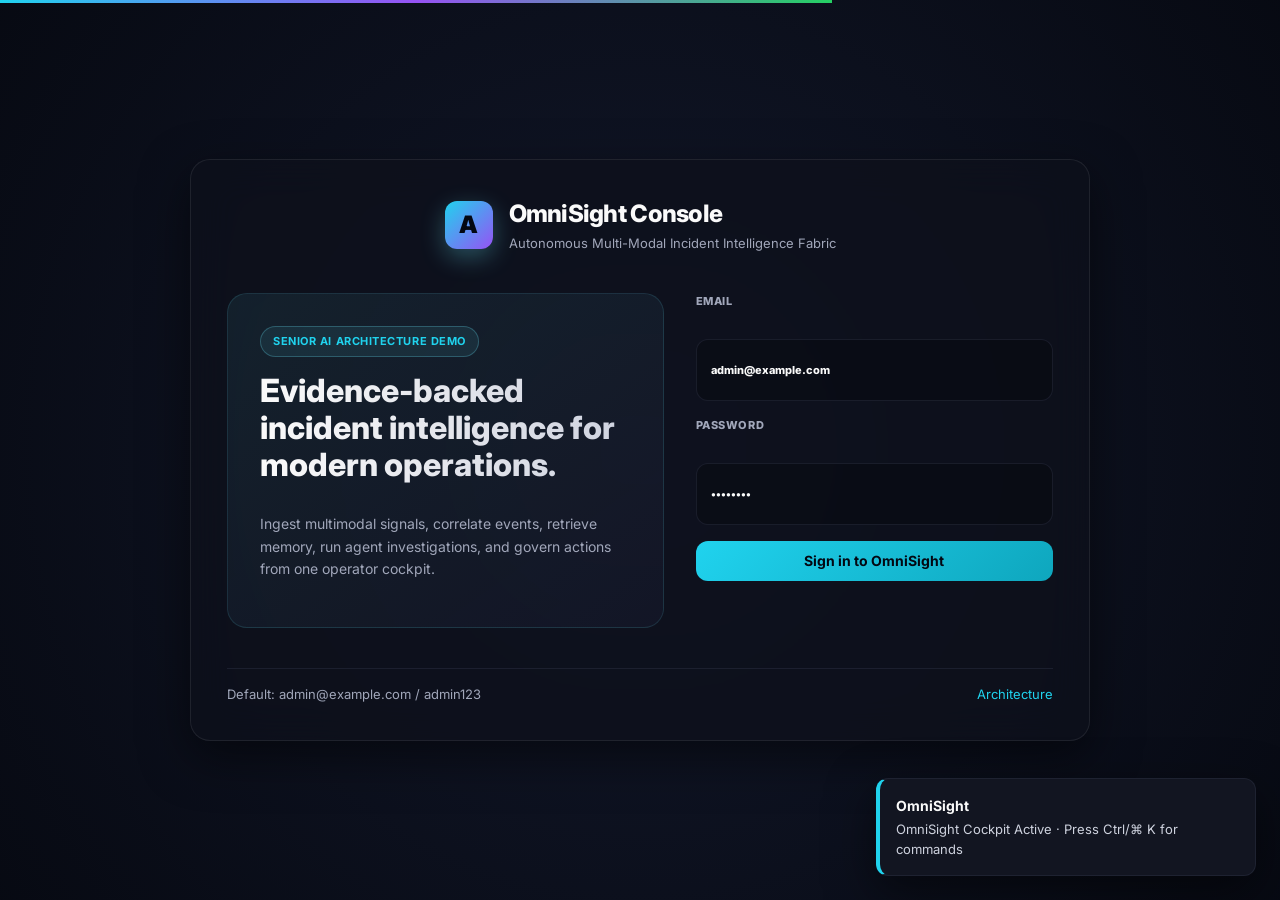
==== commit 84986baf: "feat: implement OmniSight operator console SPA with local mock database for rapid prototyping" ====
--- a/static/console.html
+++ b/static/console.html
@@ -103,12 +103,7 @@
         <button class="nav-item" data-view="security"><span>◈</span> Security & Audit</button>
       </nav>
 
-      <div class="side-card">
-        <div class="side-card-label">Core Loop</div>
-        <div class="loop-list">
-          <span>Detect</span><span>Normalize</span><span>Correlate</span><span>Retrieve</span><span>Reason</span><span>Guard</span><span>Alert</span>
-        </div>
-      </div>
+
 
       <div class="sidebar-footer">
         <div id="sidebarUser" class="user-pill"></div>
--- a/static/assets/app.css
+++ b/static/assets/app.css
@@ -2009,3 +2009,149 @@
 body.light .spotlight-input {
   color: hsl(207, 95%, 45%);
 }
+
+/* Premium CCTV Camera Feed HUD */
+.camera-feed {
+  position: relative;
+  width: 100%;
+  height: 240px;
+  background: #020617;
+  border-radius: var(--radius-sm);
+  border: 1px solid var(--line);
+  overflow: hidden;
+  box-shadow: inset 0 0 40px rgba(0,0,0,0.8);
+  margin-top: 12px;
+}
+.scanlines {
+  position: absolute;
+  inset: 0;
+  background: linear-gradient(
+    rgba(18, 16, 16, 0) 50%, 
+    rgba(0, 0, 0, 0.22) 50%
+  ), linear-gradient(
+    90deg,
+    rgba(255, 0, 0, 0.04),
+    rgba(0, 255, 0, 0.01),
+    rgba(0, 0, 255, 0.04)
+  );
+  background-size: 100% 4px, 6px 100%;
+  pointer-events: none;
+  z-index: 5;
+}
+.grid-overlay {
+  position: absolute;
+  inset: 0;
+  background-image: 
+    linear-gradient(rgba(103, 232, 249, 0.02) 1px, transparent 1px),
+    linear-gradient(90deg, rgba(103, 232, 249, 0.02) 1px, transparent 1px);
+  background-size: 20px 20px;
+  pointer-events: none;
+  z-index: 2;
+}
+.feed-header {
+  position: absolute;
+  top: 12px;
+  left: 12px;
+  right: 12px;
+  display: flex;
+  justify-content: space-between;
+  align-items: center;
+  z-index: 10;
+  font-family: 'JetBrains Mono', ui-monospace, monospace;
+  font-size: 10px;
+  color: #fff;
+  text-shadow: 0 1px 4px #000;
+}
+.live-dot {
+  width: 8px;
+  height: 8px;
+  background: var(--red);
+  border-radius: 50%;
+  box-shadow: 0 0 10px var(--red);
+  margin-right: 6px;
+  display: inline-block;
+}
+.pulse-dot {
+  animation: liveBlink 1.4s infinite;
+}
+@keyframes liveBlink {
+  50% { opacity: 0.2; }
+}
+.feed-content {
+  position: absolute;
+  inset: 0;
+  display: grid;
+  place-items: center;
+}
+.target-box {
+  position: absolute;
+  width: 160px;
+  height: 110px;
+  border: 1px dashed var(--red);
+  background: rgba(239, 68, 68, 0.03);
+  box-shadow: 0 0 15px rgba(239, 68, 68, 0.08);
+  animation: targetPulse 2.2s infinite ease-in-out;
+  transform: translate(-10px, 10px);
+}
+@keyframes targetPulse {
+  50% { border-color: var(--yellow); background: rgba(245, 158, 11, 0.03); }
+}
+.target-label {
+  position: absolute;
+  top: -18px;
+  left: 0;
+  background: var(--red);
+  color: #fff;
+  font-family: 'JetBrains Mono', ui-monospace, monospace;
+  font-size: 9px;
+  padding: 2px 6px;
+  font-weight: bold;
+  white-space: nowrap;
+}
+.confidence {
+  position: absolute;
+  bottom: 4px;
+  right: 6px;
+  color: var(--yellow);
+  font-family: 'JetBrains Mono', ui-monospace, monospace;
+  font-size: 9px;
+  font-weight: 700;
+}
+.target-corner {
+  position: absolute;
+  width: 10px;
+  height: 10px;
+  border: 2px solid var(--red);
+}
+.target-corner.top-left { top: -2px; left: -2px; border-right: 0; border-bottom: 0; }
+.target-corner.top-right { top: -2px; right: -2px; border-left: 0; border-bottom: 0; }
+.target-corner.bottom-left { bottom: -2px; left: -2px; border-right: 0; border-top: 0; }
+.target-corner.bottom-right { bottom: -2px; right: -2px; border-left: 0; border-top: 0; }
+
+.crosshair {
+  width: 24px;
+  height: 24px;
+  border: 1px solid rgba(103, 232, 249, 0.2);
+  border-radius: 50%;
+  position: relative;
+}
+.crosshair::before, .crosshair::after {
+  content: "";
+  position: absolute;
+  background: rgba(103, 232, 249, 0.2);
+}
+.crosshair::before { left: 50%; top: -6px; bottom: -6px; width: 1px; }
+.crosshair::after { top: 50%; left: -6px; right: -6px; height: 1px; }
+
+.telemetry-bar {
+  position: absolute;
+  bottom: 12px;
+  left: 12px;
+  display: flex;
+  flex-direction: column;
+  gap: 2px;
+  font-family: 'JetBrains Mono', ui-monospace, monospace;
+  font-size: 9px;
+  color: var(--cyan);
+  text-shadow: 0 1px 3px #000;
+}
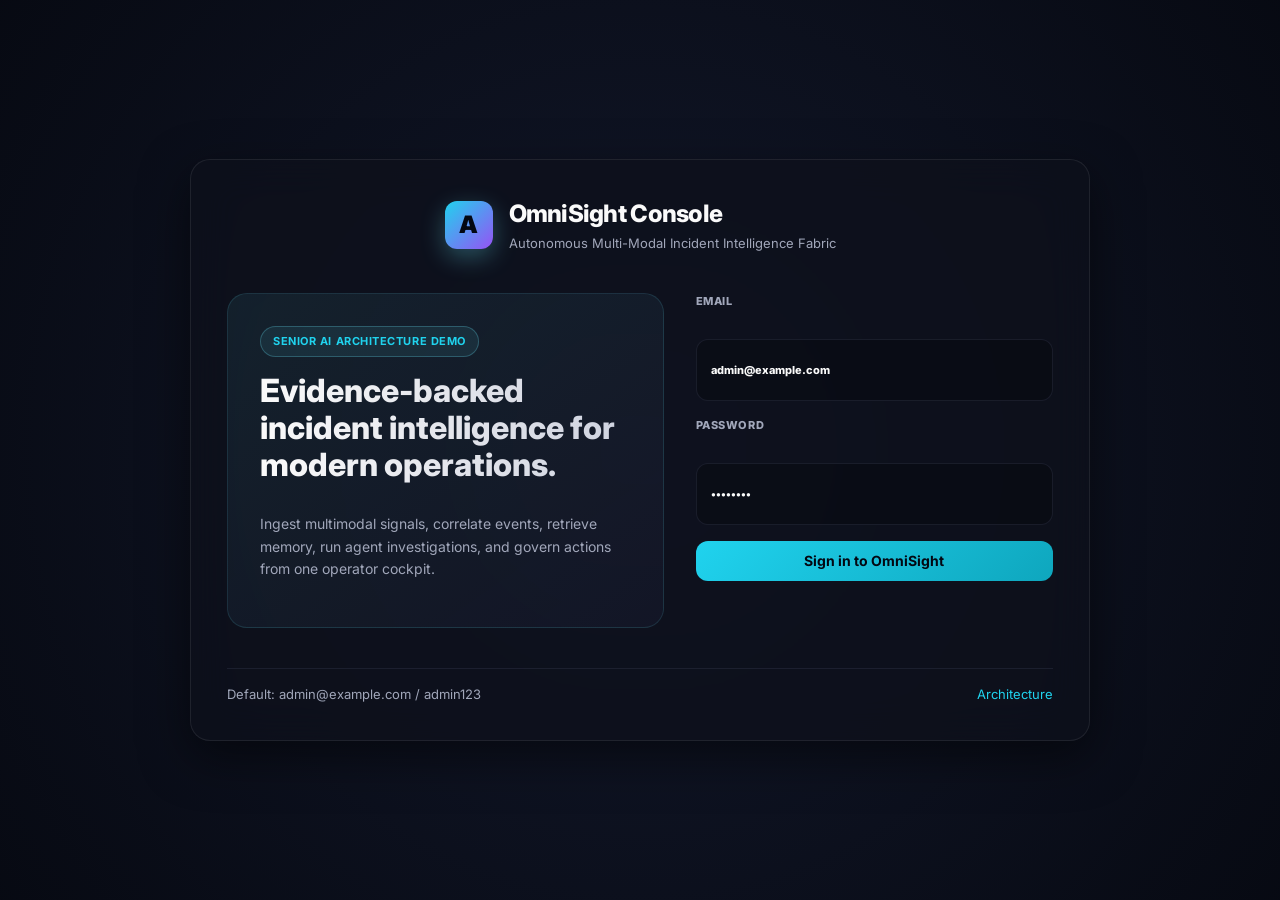
==== commit c9dfd130: "feat: add console.html to implement the OmniSight operator dashboard interface" ====
--- a/static/console.html
+++ b/static/console.html
@@ -83,7 +83,8 @@
   </div>
 
   <div id="appShell" class="app-shell hidden">
-    <aside class="sidebar">
+    <div id="sidebarOverlay" class="sidebar-overlay hidden"></div>
+    <aside class="sidebar" id="appSidebar">
       <div class="brand-lockup">
         <div class="brand-mark">A</div>
         <div>
@@ -112,35 +113,23 @@
     </aside>
 
     <main class="main">
-      <!-- Sandbox/Demo Warning Banner -->
-      <div id="sandboxBanner" class="toast success hidden" style="position:static; width:100%; border-left:0; border-bottom:4px solid var(--green); margin-bottom:20px; border-radius:14px; max-width:none; animation:none; display:flex; justify-content:space-between; align-items:center; padding:12px 20px;">
-        <div style="display:flex; align-items:center; gap:10px;">
-          <span>👁️</span>
+      <header class="topbar glass">
+        <div style="display:flex; align-items:center; gap:12px;">
+          <button id="consoleMobileMenuBtn" class="btn ghost mobile-nav-btn" style="padding:0; width:36px; height:36px; display:none; justify-content:center; align-items:center; font-size:20px; border:1px solid var(--line); border-radius:8px;">☰</button>
           <div>
-            <b style="color:var(--green); font-size:13px; display:inline;">Static Preview Sandbox</b>
-            <span style="font-size:12px; color:var(--soft); margin-left:8px;">Running purely client-side without local FastAPI backend APIs.</span>
-          </div>
-        </div>
-        <button class="btn small secondary" id="bannerSettingsBtn" style="height:26px; padding:0 8px; font-size:11px;">Configure</button>
-      </div>
-
-      <header class="topbar glass">
-        <div>
-          <div class="eyebrow">OmniSight v1.0 / Production-style MVP</div>
-          <h2 id="pageTitle">Overview</h2>
+            <h2 id="pageTitle">Overview</h2>
+          </div>
         </div>
         <div class="top-actions">
           <div class="global-search">
             <span>⌕</span><input id="globalSearch" placeholder="Search incidents, events, documents..." />
           </div>
-          <button id="commandBtn" class="btn ghost" title="Ctrl/⌘ + K">⌘K</button>
-          <button id="liveBtn" class="btn secondary" title="Toggle live refresh">Live Off</button>
-          <button id="themeBtn" class="btn ghost" title="Toggle theme">Theme</button>
-          <button id="settingsBtn" class="btn ghost" title="Settings Manager">⚙ Configuration</button>
-          <button id="seedDemoBtn" class="btn accent">Seed Demo</button>
-          <button id="refreshBtn" class="btn secondary">Refresh</button>
-          <button id="exportBtn" class="btn ghost">Export</button>
-          <a class="btn ghost" href="/api-docs" target="_blank">API Docs</a>
+          <div class="top-buttons">
+            <button id="liveBtn" class="btn secondary" title="Toggle live refresh">Live Off</button>
+            <button id="themeBtn" class="btn ghost" title="Toggle theme">Theme</button>
+            <button id="settingsBtn" class="btn ghost" title="Settings Manager">⚙ Configuration</button>
+            <button id="seedDemoBtn" class="btn accent">Seed Demo</button>
+          </div>
         </div>
       </header>
 
@@ -206,14 +195,37 @@
             </div>
             <div class="divider"></div>
             <h4>Custom Event</h4>
-            <form id="customEventForm" class="form-grid two">
-              <label>Source ID<input name="source_id" value="webhook_demo" /></label>
-              <label>Source Type<input name="source_type" value="webhook" /></label>
-              <label>Event Type<input name="event_type" value="manual_observation" /></label>
-              <label>Severity<select name="severity"><option>low</option><option>medium</option><option>high</option></select></label>
-              <label class="span-2">Payload JSON<textarea name="payload">{"note":"operator observed unusual activity"}</textarea></label>
-              <button class="btn primary span-2" type="submit">Publish Canonical OmniSight Event</button>
-            </form>
+            <div class="playground-grid">
+              <!-- Left panel: Ingestion Request Configuration -->
+              <form id="customEventForm" class="form-grid single" style="margin:0;">
+                <div style="display:grid; grid-template-columns:1fr 1fr; gap:12px;">
+                  <label>Auth Header<input id="apiHeaderAuth" value="Bearer os_live_79a32c" /></label>
+                  <label>Content-Type<input id="apiHeaderContent" value="application/json" disabled /></label>
+                </div>
+                <div style="display:grid; grid-template-columns:1fr 1fr; gap:12px;">
+                  <label>Source ID<input name="source_id" value="webhook_demo" /></label>
+                  <label>Source Type<input name="source_type" value="webhook" /></label>
+                </div>
+                <div style="display:grid; grid-template-columns:1fr 1fr; gap:12px;">
+                  <label>Event Type<input name="event_type" value="manual_observation" /></label>
+                  <label>Severity<select name="severity"><option>low</option><option>medium</option><option>high</option></select></label>
+                </div>
+                <label>Payload JSON<textarea name="payload" style="height:80px;">{"note":"operator observed unusual activity"}</textarea></label>
+                <button class="btn primary wide" type="submit">Publish Canonical OmniSight Event</button>
+              </form>
+              <!-- Right panel: Interactive cURL & HTTP Response HUD -->
+              <div class="playground-response">
+                <div style="color:var(--muted); font-size:10px; font-weight:700; text-transform:uppercase; letter-spacing:0.04em;">Ingestion cURL CLI</div>
+                <div id="curlCommandLine" class="curl-code">curl -X POST http://localhost:8000/api/events \
+  -H "Authorization: Bearer os_live_79a32c" \
+  -H "Content-Type: application/json" \
+  -d '{"source_id": "webhook_demo", "source_type": "webhook", "event_type": "manual_observation", "severity": "low", "payload": {"note": "operator observed unusual activity"}}'</div>
+                <div style="color:var(--muted); font-size:10px; font-weight:700; text-transform:uppercase; letter-spacing:0.04em; margin-top:8px;">Live API Response HUD</div>
+                <div id="playgroundResponseStatus" style="font-weight:700; color:#38bdf8;">HTTP/1.1 100 Continue (Awaiting submit)</div>
+                <div id="playgroundResponseHeaders" class="response-header-val" style="white-space:pre-wrap; opacity:0.85; line-height:1.3; font-size:10px;"></div>
+                <pre id="playgroundResponsePayload" style="margin:0; color:#34d399; font-size:10px; overflow-x:auto;"></pre>
+              </div>
+            </div>
           </section>
           <section class="panel">
             <div class="panel-head"><div><h3>Event Bus Topics</h3><p>Redpanda-ready streaming contracts.</p></div></div>
@@ -247,6 +259,19 @@
             <div id="ragResults" class="stack results"></div>
           </section>
         </div>
+
+        <!-- RAG Semantic Chunk Grid Map panel -->
+        <section class="panel chunk-grid-container hidden" id="chunkGridContainer">
+          <div class="panel-head">
+            <div>
+              <h3>Semantic Chunk Map: <span id="chunkGridDocName" style="color:var(--cyan);">None</span></h3>
+              <p>Visual map of document chunks. Hover over any block to inspect chunk snippet and token count. Matches highlight in real-time on RAG query searches.</p>
+            </div>
+            <button class="btn small secondary" id="closeChunkGridBtn">Close Map</button>
+          </div>
+          <div id="chunkGrid" class="chunk-grid"></div>
+        </section>
+
         <section class="panel"><div class="panel-head"><div><h3>Indexed Documents</h3><p>Operational manuals and evidence corpus.</p></div></div><div id="documentList" class="card-grid"></div></section>
       </section>
 
@@ -320,19 +345,40 @@
 
       <!-- Graph View -->
       <section class="view" id="view-graph">
-        <section class="panel">
-          <div class="panel-head">
-            <div>
-              <h3>Knowledge Graph</h3>
-              <p>Interactive graph showing relationships between incidents, events, documents, and locations. Hover over nodes to highlight connections.</p>
-            </div>
-            <button id="reloadGraphBtn" class="btn secondary">Reload Graph</button>
-          </div>
-          <div id="graphCanvas" class="graph-canvas"></div>
-        </section>
-        <div class="content-grid two">
-          <section class="panel"><h3>Graph Nodes</h3><div id="graphNodes" class="stack small-stack"></div></section>
-          <section class="panel"><h3>Graph Edges</h3><div id="graphEdges" class="stack small-stack"></div></section>
+        <div class="graph-layout-grid">
+          <!-- Left side: Knowledge Graph panel -->
+          <section class="panel" style="margin-bottom:0; min-width:0;">
+            <div class="panel-head">
+              <div>
+                <h3>Knowledge Graph</h3>
+                <p>Interactive graph showing relationships between incidents, events, documents, and locations. Hover over nodes to highlight connections.</p>
+              </div>
+              <div style="display:flex; gap:10px;">
+                <button id="toggleGraphDrawerBtn" class="btn secondary">Tactical Sidebar</button>
+                <button id="reloadGraphBtn" class="btn secondary">Reload Graph</button>
+              </div>
+            </div>
+            <div id="graphCanvas" class="graph-canvas"></div>
+          </section>
+
+          <!-- Right side: Collapsible Tactical Sidebar -->
+          <aside id="graphDrawer" class="graph-drawer">
+            <div class="drawer-head" style="display:flex; justify-content:space-between; align-items:center; border-bottom: 1px solid var(--line); padding-bottom: 10px;">
+              <h4 style="margin:0; font-size:12px; text-transform:uppercase; letter-spacing:0.05em; color:var(--cyan); font-weight:800;">Tactical Drawer</h4>
+              <button class="icon-btn" id="closeGraphDrawerBtn" style="font-size:14px; width:22px; height:22px; border-radius:4px;">×</button>
+            </div>
+            <div class="drawer-search">
+              <span>⌕</span>
+              <input id="graphSearchInput" placeholder="Filter node/edge or jump..." />
+            </div>
+            <div class="drawer-tabs">
+              <button class="drawer-tab-btn active" id="graphTabNodes" data-tab="nodes">Nodes</button>
+              <button class="drawer-tab-btn" id="graphTabEdges" data-tab="edges">Edges</button>
+            </div>
+            <div id="graphDrawerList" class="drawer-list">
+              <!-- Dynamically populated node or edge list -->
+            </div>
+          </aside>
         </div>
       </section>
 
--- a/static/assets/app.css
+++ b/static/assets/app.css
@@ -229,6 +229,7 @@
   background: linear-gradient(180deg, hsl(var(--bg-hue), 40%, 4%), hsl(var(--bg-hue), 35%, 6%));
   border-right: 1px solid var(--line);
   z-index: 10;
+  overflow-y: auto;
 }
 
 .nav {
@@ -588,6 +589,8 @@
   color: var(--muted);
   font-size: 12px;
   margin-top: 6px;
+  position: relative;
+  z-index: 2;
 }
 
 /* Dynamic Cards / Item Stack */
@@ -715,7 +718,8 @@
 }
 
 .mono {
-  font-family: ui-monospace, SFMono-Regular, Consolas, monospace;
+  font-family: 'JetBrains Mono', Consolas, 'Fira Code', monospace;
+  letter-spacing: -0.02em;
 }
 
 /* Empty States */
@@ -1598,6 +1602,7 @@
   --text: hsl(226, 40%, 10%);
   --muted: hsl(226, 12%, 48%);
   --soft: hsl(226, 15%, 28%);
+  --shadow: 0 10px 25px -3px rgba(15, 23, 42, 0.05), 0 4px 6px -4px rgba(15, 23, 42, 0.05);
   background: radial-gradient(circle at 10% 0%, #dbeafe 0%, #f1f5f9 40%), #f1f5f9;
 }
 
@@ -1647,6 +1652,33 @@
   color: var(--muted);
 }
 
+body.light .btn.secondary {
+  background: rgba(0, 0, 0, 0.05);
+  color: var(--text);
+  border-color: var(--line);
+}
+
+body.light .btn.secondary:hover {
+  background: rgba(0, 0, 0, 0.08);
+}
+
+body.light .btn.ghost {
+  color: var(--text);
+}
+
+body.light .btn.ghost:hover {
+  background: rgba(0, 0, 0, 0.05);
+}
+
+body.light .nav-item:hover {
+  background: rgba(0, 0, 0, 0.04);
+}
+
+body.light .user-pill {
+  background: #ffffff;
+  border-color: var(--line);
+}
+
 body.light .agent-node {
   background: var(--bg-card);
   border-color: var(--line);
@@ -1719,6 +1751,10 @@
   background: rgba(103, 232, 249, 0.2);
   color: hsl(207, 95%, 45%);
   border-color: rgba(103, 232, 249, 0.4);
+}
+
+body.light .kpi-sparkline {
+  opacity: 0.18;
 }
 
 body.light .badge.high, body.light .badge.critical {
@@ -2155,3 +2191,257 @@
   color: var(--cyan);
   text-shadow: 0 1px 3px #000;
 }
+
+/* KPI Card Sparklines */
+.kpi-sparkline {
+  position: absolute;
+  bottom: 0;
+  left: 0;
+  right: 0;
+  height: 38px;
+  width: 100%;
+  pointer-events: none;
+  z-index: 1;
+  opacity: 0.45;
+}
+.kpi-label, .kpi-value, .kpi-sub {
+  position: relative;
+  z-index: 2;
+}
+
+/* Ingestion API Playground */
+.playground-grid {
+  display: grid;
+  grid-template-columns: 1.05fr 0.95fr;
+  gap: 16px;
+}
+.playground-response {
+  background: #020617;
+  border: 1px solid var(--line);
+  border-radius: var(--radius-sm);
+  padding: 16px;
+  font-family: 'JetBrains Mono', ui-monospace, monospace;
+  font-size: 11px;
+  color: #34d399;
+  height: 100%;
+  display: flex;
+  flex-direction: column;
+  gap: 8px;
+  min-height: 280px;
+  max-height: 320px;
+  overflow-y: auto;
+}
+.response-header-val {
+  color: #a78bfa;
+}
+.curl-code {
+  color: #38bdf8;
+  background: rgba(255, 255, 255, 0.02);
+  padding: 8px;
+  border-radius: 8px;
+  border: 1px solid rgba(255, 255, 255, 0.04);
+  font-size: 10px;
+  word-break: break-all;
+  white-space: pre-wrap;
+}
+
+/* RAG Chunk Grid Visualizer */
+.chunk-grid-container {
+  margin-top: 20px;
+}
+.chunk-grid {
+  display: flex;
+  flex-wrap: wrap;
+  gap: 6px;
+  margin-top: 10px;
+  background: rgba(0, 0, 0, 0.2);
+  padding: 14px;
+  border-radius: var(--radius-sm);
+  border: 1px solid var(--line);
+}
+.chunk-block {
+  width: 24px;
+  height: 24px;
+  border-radius: 5px;
+  background: rgba(255, 255, 255, 0.03);
+  border: 1px solid var(--line);
+  cursor: pointer;
+  transition: all 0.2s cubic-bezier(0.4, 0, 0.2, 1);
+  position: relative;
+}
+.chunk-block:hover {
+  transform: scale(1.2);
+  border-color: var(--cyan);
+  box-shadow: 0 0 10px var(--cyan-glow);
+}
+.chunk-block.matched-chunk {
+  background: var(--cyan-glow);
+  border-color: var(--cyan);
+  box-shadow: 0 0 8px rgba(103, 232, 249, 0.4);
+}
+.chunk-tooltip {
+  position: absolute;
+  bottom: 130%;
+  left: 50%;
+  transform: translateX(-50%);
+  width: 250px;
+  background: #020617;
+  border: 1px solid var(--line);
+  border-radius: 8px;
+  padding: 10px;
+  font-size: 10.5px;
+  color: var(--soft);
+  z-index: 1000;
+  pointer-events: none;
+  box-shadow: var(--shadow);
+  display: none;
+  text-align: left;
+  line-height: 1.4;
+}
+.chunk-block:hover .chunk-tooltip {
+  display: block;
+}
+
+/* Enterprise Graph Layout Drawer */
+.graph-layout-grid {
+  display: grid;
+  grid-template-columns: 1fr 340px;
+  gap: 20px;
+}
+.graph-drawer {
+  border: 1px solid var(--line);
+  background: var(--glass);
+  backdrop-filter: blur(16px);
+  -webkit-backdrop-filter: blur(16px);
+  border-radius: var(--radius);
+  padding: 18px;
+  display: flex;
+  flex-direction: column;
+  gap: 16px;
+  height: 540px;
+  overflow-y: auto;
+  box-shadow: var(--shadow);
+}
+.drawer-search {
+  height: 38px;
+  display: flex;
+  align-items: center;
+  gap: 10px;
+  border: 1px solid var(--line);
+  border-radius: var(--radius-sm);
+  padding: 0 12px;
+  background: rgba(0, 0, 0, 0.15);
+}
+.drawer-search input {
+  border: 0;
+  background: transparent;
+  outline: 0;
+  font-size: 13px;
+  width: 100%;
+  color: var(--text);
+}
+.drawer-tabs {
+  display: flex;
+  border-bottom: 1px solid var(--line);
+  gap: 4px;
+}
+.drawer-tab-btn {
+  background: transparent;
+  border: 0;
+  border-bottom: 2px solid transparent;
+  padding: 8px 12px;
+  font-size: 11px;
+  font-weight: 700;
+  text-transform: uppercase;
+  color: var(--muted);
+  cursor: pointer;
+  letter-spacing: 0.04em;
+  transition: all 0.2s ease;
+}
+.drawer-tab-btn:hover {
+  color: var(--text);
+}
+.drawer-tab-btn.active {
+  color: var(--cyan);
+  border-bottom-color: var(--cyan);
+}
+.drawer-list {
+  display: flex;
+  flex-direction: column;
+  gap: 10px;
+  flex: 1;
+  overflow-y: auto;
+}
+
+/* Light theme support overrides for new components */
+body.light .playground-response {
+  background: #0f172a;
+}
+body.light .chunk-block {
+  background: rgba(0, 0, 0, 0.02);
+}
+body.light .chunk-block:hover {
+  border-color: var(--blue);
+}
+body.light .chunk-block.matched-chunk {
+  background: var(--blue-glow);
+  border-color: var(--blue);
+}
+body.light .chunk-tooltip {
+  background: #ffffff;
+  color: var(--text);
+  border-color: var(--line);
+}
+body.light .graph-drawer {
+  background: var(--panel);
+}
+body.light .drawer-search {
+  background: var(--bg-card);
+}
+body.light .drawer-tab-btn.active {
+  color: hsl(207, 95%, 45%);
+  border-bottom-color: hsl(207, 95%, 45%);
+}
+
+/* AI Chat Card Styles */
+.ai-chat-card {
+  background: var(--panel);
+  border: 1px solid var(--line);
+  border-radius: 12px;
+  overflow: hidden;
+  box-shadow: 0 8px 30px rgba(0, 0, 0, 0.2);
+  margin-bottom: 24px;
+}
+.ai-chat-header {
+  padding: 16px 20px;
+  background: rgba(103, 232, 249, 0.05);
+  border-bottom: 1px solid var(--line);
+  align-items: center;
+}
+.ai-avatar {
+  width: 36px;
+  height: 36px;
+  border-radius: 8px;
+  background: linear-gradient(135deg, var(--cyan), var(--violet));
+  color: #000;
+  display: grid;
+  place-items: center;
+  font-weight: 900;
+  font-size: 18px;
+}
+.ai-chat-body {
+  padding: 24px 20px;
+}
+.ai-summary-box {
+  background: linear-gradient(145deg, rgba(16, 24, 45, 0.6), rgba(12, 18, 34, 0.6));
+  border-left: 3px solid var(--cyan);
+  padding: 16px;
+  border-radius: 0 8px 8px 0;
+  margin-bottom: 16px;
+}
+body.light .ai-chat-card {
+  box-shadow: 0 8px 30px rgba(0, 0, 0, 0.05);
+}
+body.light .ai-summary-box {
+  background: rgba(103, 232, 249, 0.05);
+}
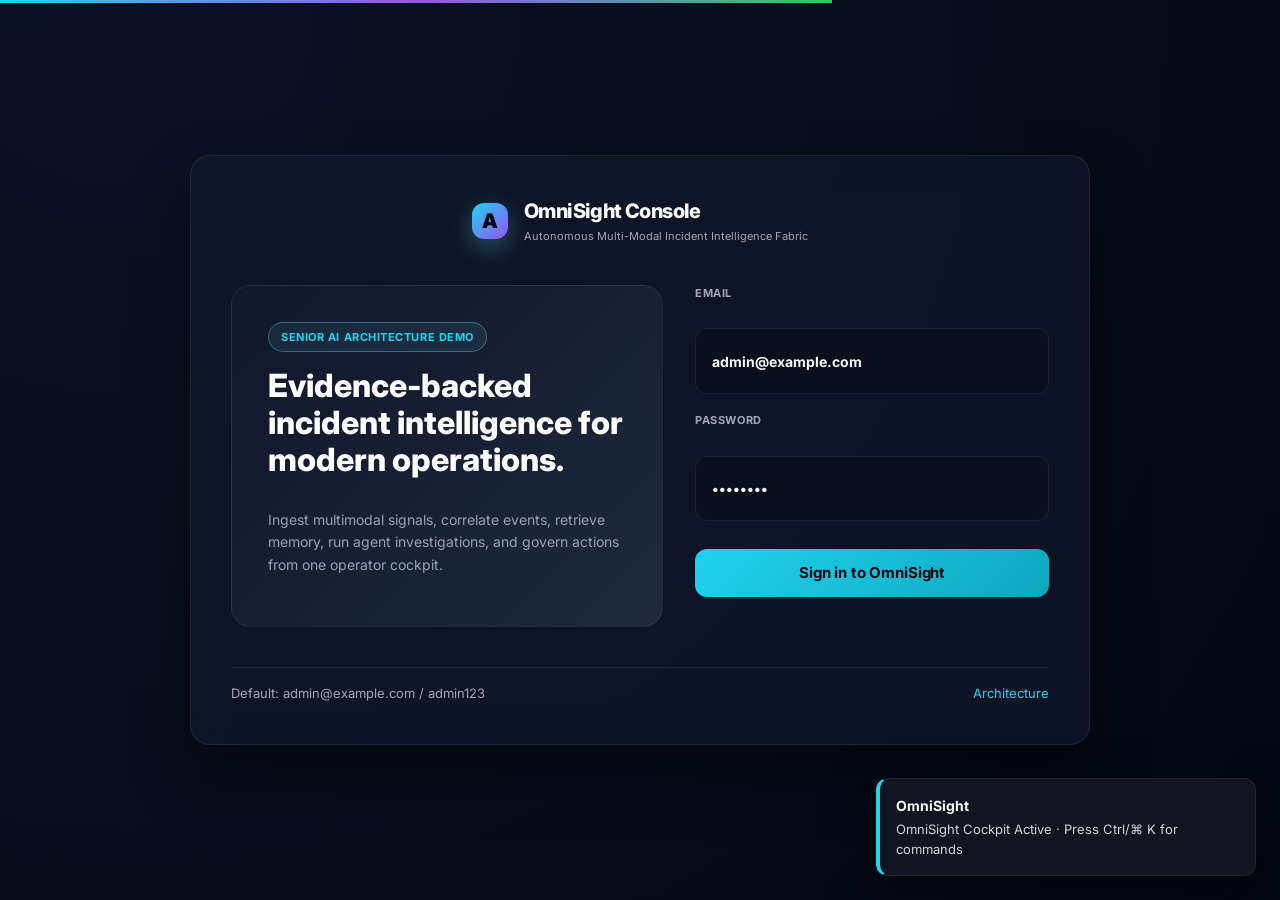
==== commit 21122585: "feat: add OmniSight console UI and client-side application logic" ====
--- a/static/console.html
+++ b/static/console.html
@@ -126,7 +126,7 @@
           </div>
           <div class="top-buttons">
             <button id="liveBtn" class="btn secondary" title="Toggle live refresh">Live Off</button>
-            <button id="themeBtn" class="btn ghost" title="Toggle theme">Theme</button>
+            <button id="themeBtn" class="btn ghost icon-btn" title="Toggle theme" style="width: 40px; height: 40px; padding: 0; font-size: 16px; border-radius: var(--radius-sm);">◐</button>
             <button id="settingsBtn" class="btn ghost" title="Settings Manager">⚙ Configuration</button>
             <button id="seedDemoBtn" class="btn accent">Seed Demo</button>
           </div>
@@ -395,7 +395,7 @@
       <section class="view" id="view-security">
         <div class="content-grid two">
           <section class="panel"><div class="panel-head"><div><h3>RBAC Matrix</h3><p>Enterprise-style role controls.</p></div></div><div id="rbacMatrix"></div></section>
-          <section class="panel"><div class="panel-head"><div><h3>Users</h3><p>Admin-only identity view.</p></div></div><div id="userList" class="stack"></div></section>
+          <section class="panel"><div class="panel-head"><div><h3>Users</h3><p>Admin-only identity view.</p></div><button class="btn primary small" id="openCreateUserModalBtn" style="display:none;">+ Add User</button></div><div id="userList" class="stack"></div></section>
         </div>
         <section class="panel"><div class="panel-head"><div><h3>Audit Logs</h3><p>All critical actions, agent decisions, and operator changes.</p></div></div><div id="auditLogList" class="timeline"></div></section>
       </section>
--- a/static/assets/app.css
+++ b/static/assets/app.css
@@ -101,8 +101,12 @@
   display: grid;
   place-items: center;
   padding: 24px;
-  background: radial-gradient(circle at center, hsl(var(--bg-hue), 40%, 12%) 0%, var(--bg) 100%);
+  background: radial-gradient(circle at 10% 0%, #0c1224 0%, #030712 100%);
   z-index: 1000;
+}
+
+body.light .auth-screen {
+  background: radial-gradient(circle at 10% 0%, #f1f5f9 0%, #cbd5e1 100%);
 }
 
 .auth-card {
@@ -111,8 +115,17 @@
   grid-template-columns: 1.1fr 0.9fr;
   gap: 32px;
   border-radius: var(--radius);
-  padding: 36px;
+  padding: 40px;
+  background: rgba(15, 23, 42, 0.75) !important;
+  border: 1px solid rgba(255, 255, 255, 0.08);
+  box-shadow: 0 30px 60px rgba(0, 0, 0, 0.4);
   animation: modalIn 0.35s cubic-bezier(0.2, 0.8, 0.2, 1);
+}
+
+body.light .auth-card {
+  background: rgba(255, 255, 255, 0.85) !important;
+  border-color: rgba(15, 23, 42, 0.08);
+  box-shadow: 0 30px 60px rgba(15, 23, 42, 0.06);
 }
 
 .brand-lockup {
@@ -128,21 +141,21 @@
 }
 
 .brand-mark {
-  width: 48px;
-  height: 48px;
+  width: 36px;
+  height: 36px;
   border-radius: var(--radius-sm);
   display: grid;
   place-items: center;
   background: linear-gradient(135deg, var(--cyan), var(--violet));
   color: #030712;
   font-weight: 900;
-  font-size: 24px;
+  font-size: 20px;
   box-shadow: 0 8px 24px rgba(103, 232, 249, 0.3);
 }
 
 .brand-lockup h1 {
   margin: 0;
-  font-size: 24px;
+  font-size: 20px;
   font-weight: 800;
   letter-spacing: -0.03em;
 }
@@ -150,14 +163,14 @@
 .brand-lockup p {
   margin: 2px 0 0;
   color: var(--muted);
-  font-size: 13px;
+  font-size: 11px;
 }
 
 .auth-hero {
-  padding: 32px;
+  padding: 36px;
   border-radius: var(--radius);
-  background: linear-gradient(145deg, rgba(103, 232, 249, 0.08), rgba(167, 139, 250, 0.04));
-  border: 1px solid rgba(103, 232, 249, 0.12);
+  background: linear-gradient(135deg, #0f172a 0%, #1e293b 100%) !important;
+  border: 1px solid rgba(255, 255, 255, 0.06) !important;
   display: flex;
   flex-direction: column;
   justify-content: center;
@@ -168,21 +181,22 @@
   font-weight: 800;
   line-height: 1.15;
   margin: 16px 0;
-  background: linear-gradient(to right, var(--text), var(--soft));
-  -webkit-background-clip: text;
-  background-clip: text;
-  -webkit-text-fill-color: transparent;
+  color: #ffffff !important;
+  background: none !important;
+  -webkit-background-clip: initial !important;
+  background-clip: initial !important;
+  -webkit-text-fill-color: initial !important;
 }
 
 .auth-hero p {
-  color: var(--muted);
+  color: #94a3b8 !important;
   font-size: 14px;
   line-height: 1.6;
 }
 
 .hero-chip {
   align-self: start;
-  border: 1px solid rgba(103, 232, 249, 0.25);
+  border: 1px solid rgba(103, 232, 249, 0.35);
   background: rgba(103, 232, 249, 0.08);
   border-radius: 99px;
   padding: 6px 12px;
@@ -193,6 +207,40 @@
   letter-spacing: 0.05em;
 }
 
+.auth-card label {
+  font-size: 11px;
+  font-weight: 700;
+  letter-spacing: 0.05em;
+  color: var(--muted);
+  margin-bottom: 2px;
+  text-transform: uppercase;
+}
+
+.auth-card input {
+  background: rgba(0, 0, 0, 0.2) !important;
+  border: 1px solid var(--line);
+  border-radius: 12px;
+  padding: 14px 16px;
+  color: var(--text);
+  width: 100%;
+  margin-top: 6px;
+  font-size: 14px;
+}
+
+body.light .auth-card input {
+  background: #f8fafc !important;
+  border-color: #cbd5e1;
+  color: #0f172a;
+}
+
+.auth-card button[type="submit"] {
+  margin-top: 10px;
+  height: 48px;
+  border-radius: 12px;
+  font-size: 15px;
+  letter-spacing: -0.01em;
+}
+
 .auth-foot {
   grid-column: 1/-1;
   display: flex;
@@ -207,6 +255,9 @@
 .auth-foot a {
   color: var(--cyan);
 }
+body.light .auth-foot a {
+  color: #2563eb;
+}
 .auth-foot a:hover {
   text-decoration: underline;
 }
@@ -222,11 +273,11 @@
   position: sticky;
   top: 0;
   height: 100vh;
-  padding: 24px;
+  padding: 16px;
   display: flex;
   flex-direction: column;
-  gap: 24px;
-  background: linear-gradient(180deg, hsl(var(--bg-hue), 40%, 4%), hsl(var(--bg-hue), 35%, 6%));
+  gap: 16px;
+  background: linear-gradient(180deg, #030712 0%, #070b16 100%);
   border-right: 1px solid var(--line);
   z-index: 10;
   overflow-y: auto;
@@ -234,14 +285,14 @@
 
 .nav {
   display: grid;
-  gap: 6px;
+  gap: 4px;
 }
 
 .nav-item {
   border: 0;
   background: transparent;
   color: var(--muted);
-  padding: 12px 16px;
+  padding: 10px 12px;
   border-radius: var(--radius-sm);
   text-align: left;
   display: flex;
@@ -250,6 +301,7 @@
   cursor: pointer;
   font-weight: 600;
   transition: all 0.2s cubic-bezier(0.4, 0, 0.2, 1);
+  border-left: 4px solid transparent;
 }
 
 .nav-item span {
@@ -264,10 +316,11 @@
 }
 
 .nav-item.active {
-  background: rgba(103, 232, 249, 0.08);
+  background: linear-gradient(90deg, rgba(103, 232, 249, 0.12) 0%, rgba(103, 232, 249, 0.02) 100%);
   color: var(--cyan);
-  border-left: 3px solid var(--cyan);
-  padding-left: 13px;
+  border-left-color: var(--cyan);
+  padding-left: 12px;
+  box-shadow: inset 0 0 12px rgba(103, 232, 249, 0.05);
 }
 
 .nav-item.active span {
@@ -327,20 +380,20 @@
 
 /* Main Panel Dashboard */
 .main {
-  padding: 32px;
+  padding: 20px;
   min-width: 0;
 }
 
 .topbar {
   position: sticky;
-  top: 16px;
+  top: 12px;
   z-index: 100;
   border-radius: var(--radius);
-  padding: 16px 24px;
-  margin-bottom: 32px;
+  padding: 10px 16px;
+  margin-bottom: 16px;
   display: flex;
   justify-content: space-between;
-  gap: 24px;
+  gap: 16px;
   align-items: center;
 }
 
@@ -478,8 +531,8 @@
   border: 1px solid var(--line);
   border-radius: var(--radius);
   box-shadow: var(--shadow);
-  padding: 24px;
-  margin-bottom: 24px;
+  padding: 20px;
+  margin-bottom: 16px;
 }
 
 .panel.compact {
@@ -1070,18 +1123,54 @@
   display: flex;
   align-items: center;
   gap: 12px;
-  background: rgba(255, 255, 255, 0.02);
+  background: rgba(255, 255, 255, 0.015);
   border: 1px solid var(--line);
   border-radius: var(--radius-sm);
-  padding: 12px 16px;
+  padding: 14px 18px;
   cursor: pointer;
+  position: relative;
+  overflow: hidden;
+  transition: all 0.2s ease;
+}
+.playbook-item:hover {
+  background: rgba(255, 255, 255, 0.03);
+  border-color: rgba(255, 255, 255, 0.12);
+}
+body.light .playbook-item {
+  background: #ffffff;
+  border-color: var(--line);
+}
+body.light .playbook-item:hover {
+  background: #f8fafc;
+  border-color: #cbd5e1;
 }
 
 .playbook-item input[type="checkbox"] {
-  width: 18px;
-  height: 18px;
-  accent-color: var(--cyan);
-  cursor: pointer;
+  appearance: none;
+  -webkit-appearance: none;
+  width: 20px;
+  height: 20px;
+  border: 2px solid var(--line);
+  border-radius: 6px;
+  display: inline-grid;
+  place-items: center;
+  background: rgba(0, 0, 0, 0.2);
+  transition: all 0.2s ease;
+  margin: 0;
+}
+.playbook-item input[type="checkbox"]:checked {
+  background: var(--green) !important;
+  border-color: var(--green) !important;
+}
+.playbook-item input[type="checkbox"]:checked::after {
+  content: "✓";
+  color: #ffffff;
+  font-size: 12px;
+  font-weight: 900;
+}
+body.light .playbook-item input[type="checkbox"] {
+  background: #f1f5f9;
+  border-color: #cbd5e1;
 }
 
 .playbook-item span {
@@ -1607,7 +1696,14 @@
 }
 
 body.light .sidebar {
-  background: linear-gradient(180deg, hsl(226, 20%, 94%), hsl(226, 15%, 90%));
+  background: linear-gradient(180deg, #f8fafc 0%, #f1f5f9 100%);
+  border-right-color: #e2e8f0;
+}
+
+body.light .nav-item.active {
+  background: linear-gradient(90deg, rgba(37, 99, 235, 0.08) 0%, rgba(37, 99, 235, 0.01) 100%);
+  color: #2563eb;
+  border-left-color: #2563eb;
 }
 
 body.light .panel, 
@@ -1897,142 +1993,197 @@
   transform: translateX(-2px);
 }
 
-@media (max-width: 1200px) {
+/* Cockpit Header and Detail Action wraps */
+.top-buttons {
+  display: flex;
+  gap: 8px;
+  align-items: center;
+}
+.detail-actions {
+  display: flex;
+  flex-wrap: wrap;
+  gap: 8px;
+}
+
+/* Sidebar slide-out overlay backdrop */
+.sidebar-overlay {
+  position: fixed;
+  inset: 0;
+  background: rgba(2, 6, 23, 0.4);
+  backdrop-filter: blur(4px);
+  -webkit-backdrop-filter: blur(4px);
+  z-index: 9998;
+  transition: opacity 0.3s ease;
+}
+
+@media (max-width: 900px) {
   .app-shell {
-    grid-template-columns: 80px 1fr;
-  }
+    grid-template-columns: 1fr;
+  }
+  
   .sidebar {
-    padding: 20px 12px;
-    align-items: center;
-  }
-  .sidebar .brand-lockup div:not(.brand-mark), 
-  .nav-item {
-    font-size: 0;
+    position: fixed;
+    left: 0;
+    top: 0;
+    bottom: 0;
+    width: 280px;
+    height: 100vh;
+    transform: translateX(-100%);
+    transition: transform 0.3s cubic-bezier(0.2, 0.8, 0.2, 1);
+    z-index: 9999;
+    border-right: 1px solid var(--line);
+    box-shadow: 20px 0 50px rgba(0, 0, 0, 0.3);
+  }
+  
+  body.light .sidebar {
+    background: linear-gradient(180deg, #f8fafc 0%, #f1f5f9 100%) !important;
+    border-right-color: #e2e8f0;
+  }
+  
+  .sidebar.open {
+    transform: translateX(0);
+  }
+  
+  #consoleMobileMenuBtn {
+    display: flex !important;
+  }
+  
+  .main {
     padding: 12px;
-    justify-content: center;
-  }
-  .nav-item span {
-    font-size: 20px;
-  }
-  .side-card, .sidebar-footer .user-pill {
+  }
+  
+  .topbar {
+    position: sticky;
+    top: 0;
+    padding: 8px 12px;
+    margin-bottom: 12px;
+    z-index: 100;
+  }
+  
+  .top-actions {
+    display: flex;
+    flex-direction: column;
+    gap: 8px;
+    margin-top: 6px;
+    width: 100%;
+    align-items: flex-start;
+  }
+  
+  .top-buttons {
+    display: flex;
+    flex-wrap: nowrap;
+    overflow-x: auto;
+    width: 100%;
+    gap: 8px;
+    padding-bottom: 4px;
+    -webkit-overflow-scrolling: touch;
+    scrollbar-width: none;
+  }
+  .top-buttons::-webkit-scrollbar {
     display: none;
   }
-  .sidebar-footer {
+  
+  .global-search {
     width: 100%;
-    display: flex;
-    justify-content: center;
-  }
-  #logoutBtn {
-    font-size: 0;
-    padding: 12px;
-    width: 44px;
-    height: 44px;
-    display: flex;
-    justify-content: center;
-    align-items: center;
-    border-radius: var(--radius-sm);
-  }
-  #logoutBtn span {
-    font-size: 20px;
-    color: var(--red);
-    margin: 0;
-  }
+    min-width: 100%;
+  }
+
   .kpi-grid {
-    grid-template-columns: repeat(3, 1fr);
-  }
+    grid-template-columns: repeat(auto-fit, minmax(130px, 1fr));
+    gap: 12px;
+  }
+  
+  .playground-grid {
+    grid-template-columns: 1fr;
+  }
+  
   .content-grid.two-one, 
   .content-grid.master-detail, 
   .content-grid.two {
     grid-template-columns: 1fr;
   }
+  
   .sticky-detail {
     position: static;
   }
+  
   .agent-pipeline {
     grid-template-columns: repeat(3, 1fr);
-  }
-}
-
-@media (max-width: 768px) {
-  .app-shell {
+    gap: 8px;
+  }
+  
+  .emit-grid {
     grid-template-columns: 1fr;
   }
-  .sidebar {
-    position: sticky;
-    top: 0;
-    height: auto;
-    flex-direction: row;
-    justify-content: space-between;
-    align-items: center;
-    overflow-x: auto;
-    padding: 12px 20px;
-    border-right: 0;
-    border-bottom: 1px solid var(--line);
-    z-index: 1000;
-  }
-  .sidebar .brand-lockup div:not(.brand-mark) {
-    display: none;
-  }
-  .nav {
-    display: flex;
-    flex-direction: row;
-    gap: 6px;
-  }
-  .nav-item {
-    padding: 8px;
-    font-size: 0;
-  }
-  .nav-item span {
-    font-size: 18px;
-  }
-  .sidebar-footer {
-    display: block;
-    margin-top: 0;
-    margin-left: 12px;
-  }
-  .sidebar-footer .user-pill {
-    display: none;
-  }
-  #logoutBtn {
-    font-size: 0;
-    padding: 8px;
-    width: 36px;
-    height: 36px;
-    display: flex;
-    justify-content: center;
-    align-items: center;
-    border-radius: var(--radius-sm);
-  }
-  #logoutBtn span {
-    font-size: 18px;
-    color: var(--red);
-    margin: 0;
-  }
-  .side-card {
-    display: none;
-  }
-  .main {
-    padding: 16px;
-  }
-  .topbar {
-    position: static;
-    display: grid;
-    gap: 12px;
-  }
-  .global-search {
-    width: 100%;
-  }
-  .kpi-grid {
-    grid-template-columns: repeat(2, 1fr);
-  }
-  .form-grid.two, .emit-grid, .agent-pipeline {
+  
+  .form-grid.two {
     grid-template-columns: 1fr;
   }
+
   .auth-card {
     grid-template-columns: 1fr;
-  }
-  .auth-hero h2 {
-    font-size: 26px;
+    padding: 24px;
+    gap: 20px;
+  }
+  
+  .auth-hero {
+    display: none;
+  }
+
+  .graph-layout-grid {
+    grid-template-columns: 1fr !important;
+  }
+
+  .insight-grid {
+    grid-template-columns: 1fr;
+  }
+}
+
+@media (max-width: 576px) {
+  .top-actions {
+    justify-content: flex-start;
+  }
+  
+  .kpi-grid {
+    grid-template-columns: 1fr 1fr;
+  }
+  
+  .agent-pipeline {
+    grid-template-columns: 1fr;
+  }
+  
+  .modal {
+    width: 100%;
+    max-height: 95vh;
+  }
+  
+  .modal-body {
+    padding: 16px;
+  }
+
+  .modal-backdrop {
+    padding: 12px;
+  }
+
+  #customEventForm > div {
+    grid-template-columns: 1fr !important;
+  }
+
+  .metric-row {
+    grid-template-columns: 1fr auto;
+    gap: 4px 12px;
+  }
+  .metric-row .bar {
+    grid-column: 1 / -1;
+    order: 3;
+    margin-top: 4px;
+  }
+  .metric-row span {
+    text-align: right;
+  }
+
+  .feed-header .cam-id {
+    display: none;
   }
 }
 
@@ -2192,6 +2343,24 @@
   text-shadow: 0 1px 3px #000;
 }
 
+/* CCTV HUD Scanner effect */
+.camera-feed .scanner {
+  position: absolute;
+  left: 0;
+  width: 100%;
+  height: 2px;
+  background: linear-gradient(90deg, transparent, var(--red), transparent);
+  box-shadow: 0 0 10px var(--red);
+  animation: scanMove 4s infinite linear;
+  z-index: 6;
+  opacity: 0.85;
+}
+@keyframes scanMove {
+  0% { top: 0%; }
+  50% { top: 100%; }
+  100% { top: 0%; }
+}
+
 /* KPI Card Sparklines */
 .kpi-sparkline {
   position: absolute;
